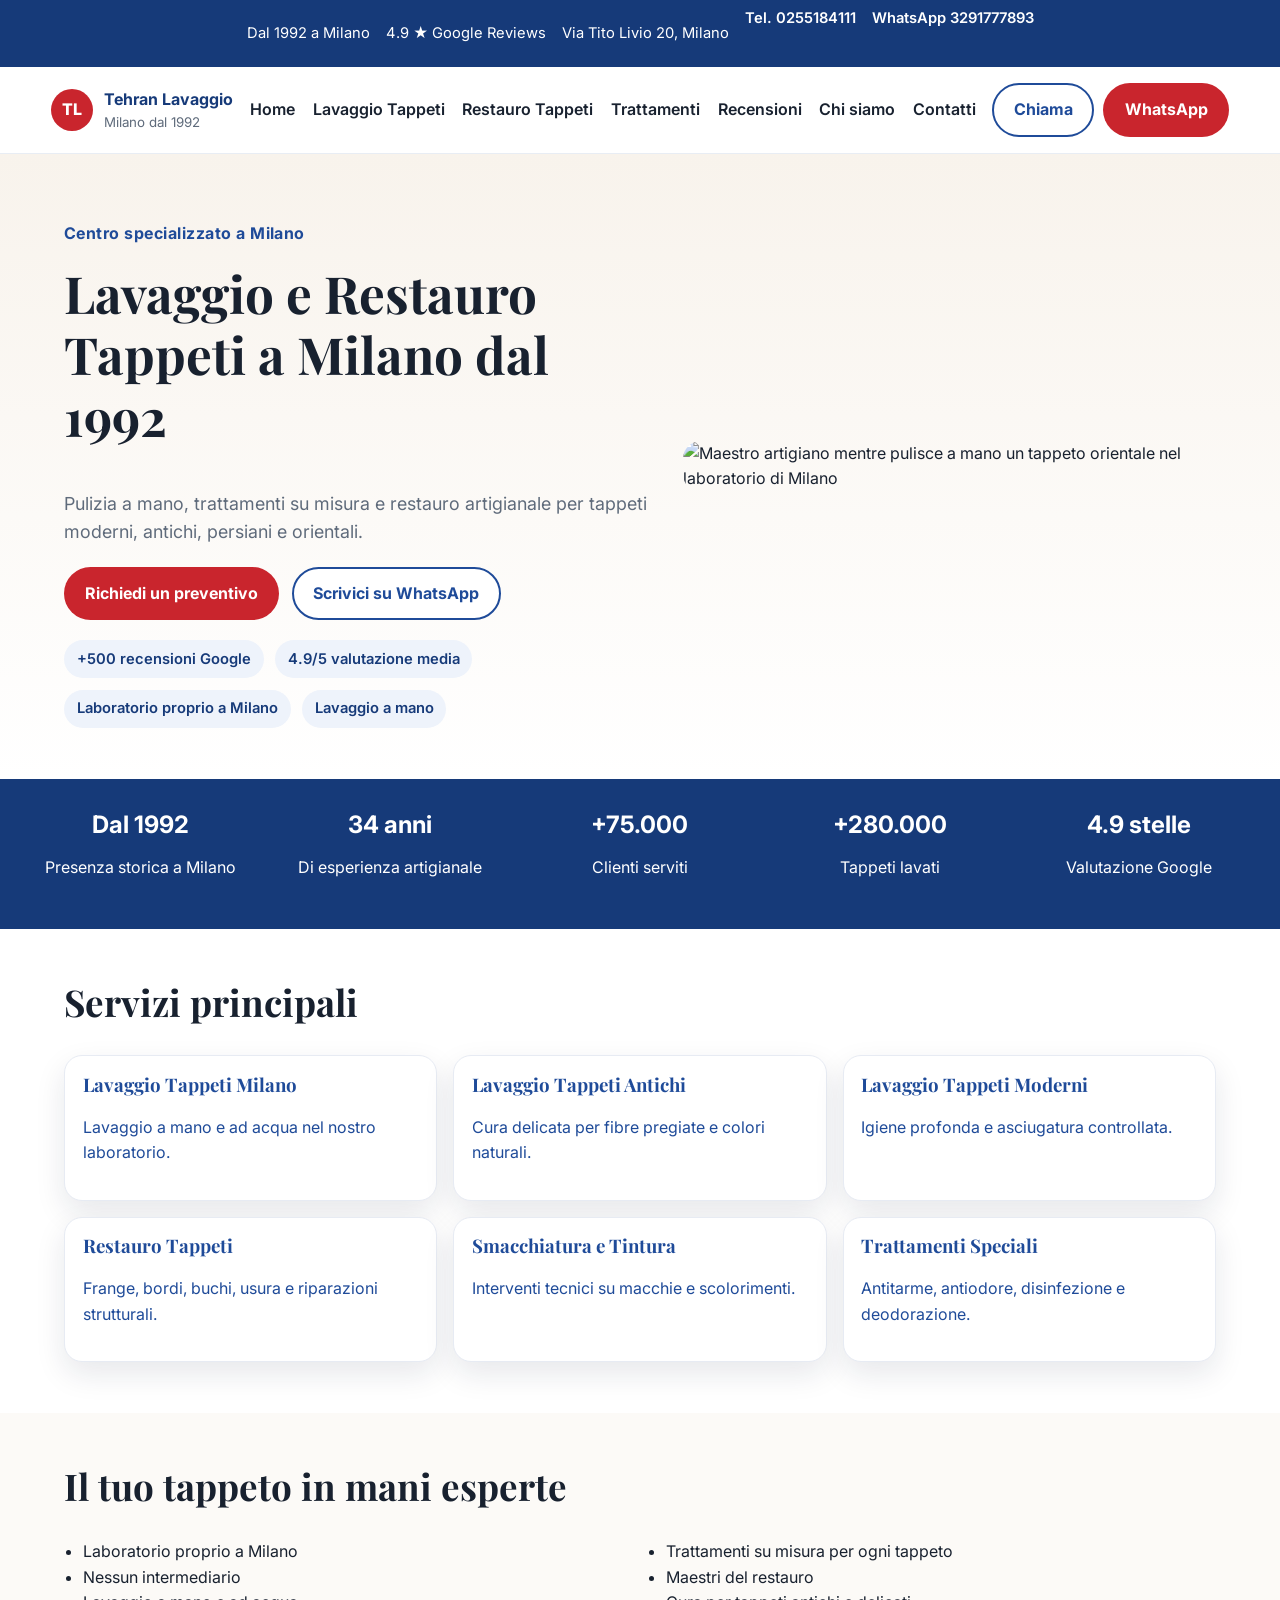
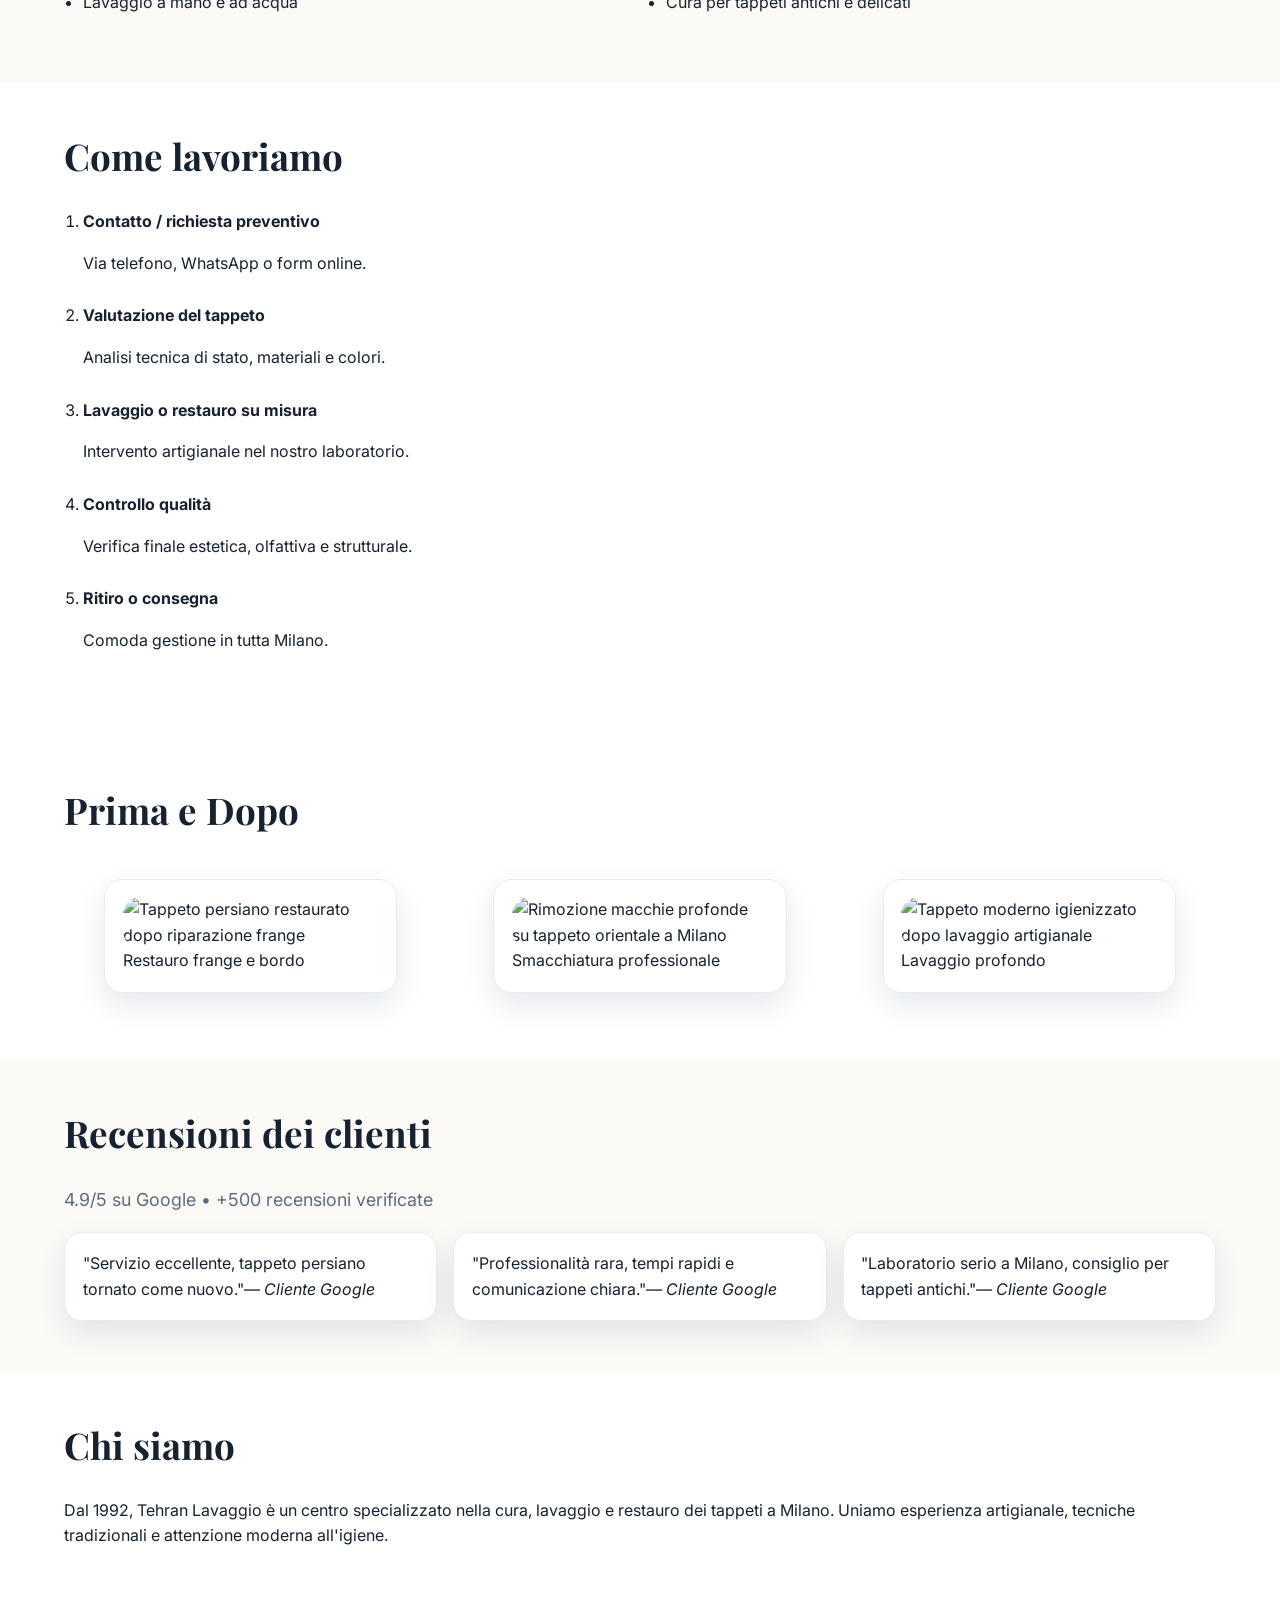
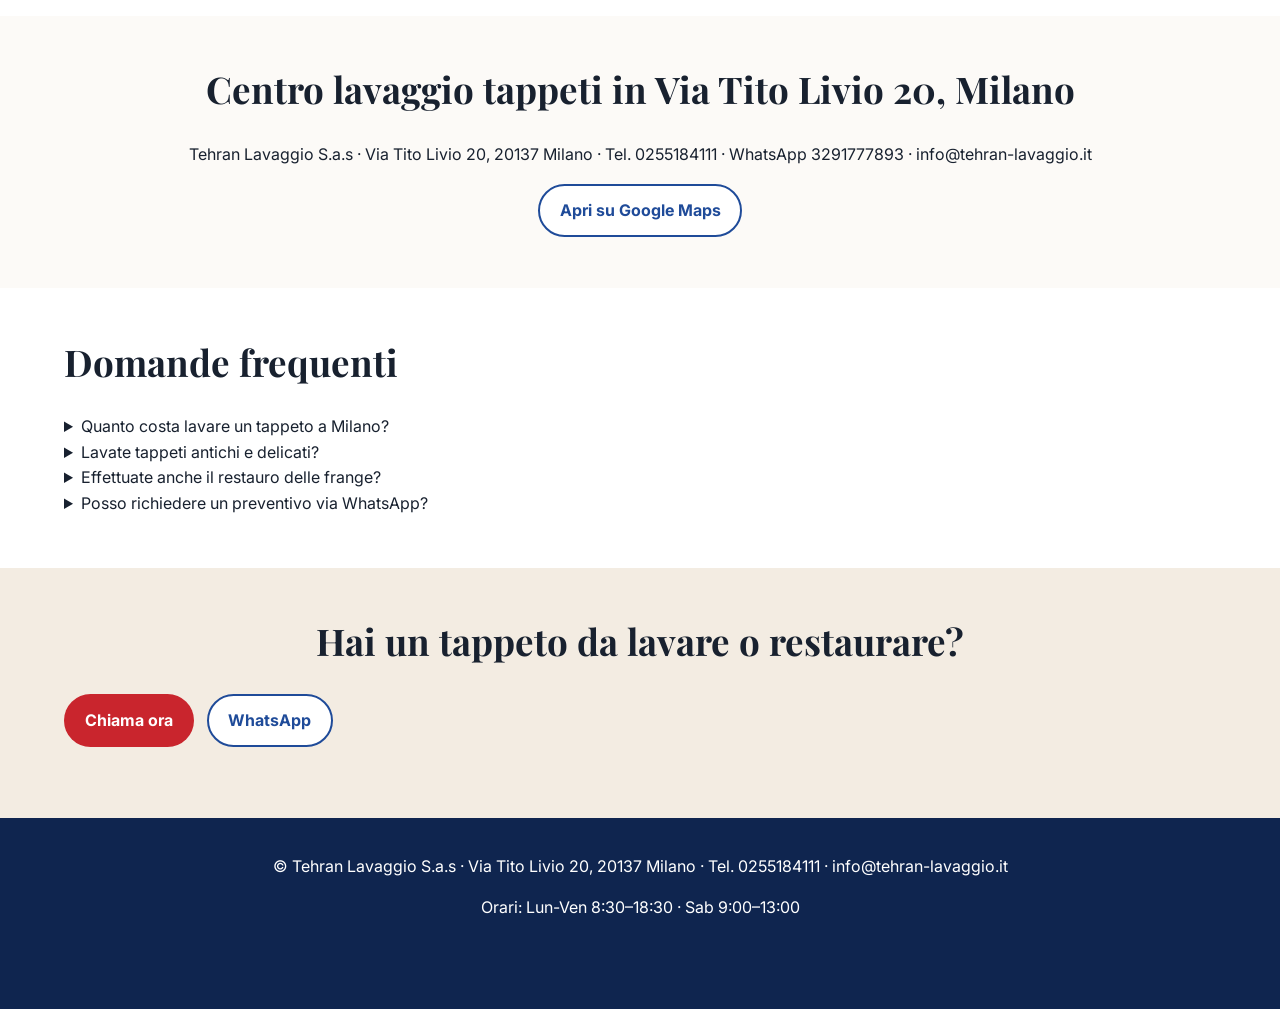
==== index.html @ 9e56b778 "Redesign Tehran Lavaggio website with SEO-focused multi-page structure" ====
<!doctype html>
<html lang="it">
<head>
  <meta charset="UTF-8" />
  <meta name="viewport" content="width=device-width, initial-scale=1" />
  <title>Lavaggio Tappeti Milano | Restauro Tappeti dal 1992 | Tehran Lavaggio</title>
  <meta name="description" content="Tehran Lavaggio è il centro specializzato in lavaggio e restauro tappeti a Milano dal 1992. Lavaggio a mano, restauro artigianale, trattamenti su misura e +500 recensioni Google." />
  <link rel="preconnect" href="https://fonts.googleapis.com">
  <link rel="preconnect" href="https://fonts.gstatic.com" crossorigin>
  <link href="https://fonts.googleapis.com/css2?family=Inter:wght@400;500;600;700;800&family=Playfair+Display:wght@600;700&display=swap" rel="stylesheet">
  <link rel="stylesheet" href="styles.css" />
  <script defer src="script.js"></script>
  <script type="application/ld+json">
  {
    "@context": "https://schema.org",
    "@graph": [
      {
        "@type": ["LocalBusiness", "ProfessionalService"],
        "name": "Tehran Lavaggio S.a.s",
        "image": "https://tehran-lavaggio.it/assets/hero-carpet.jpg",
        "url": "https://tehran-lavaggio.it/",
        "telephone": "+390255184111",
        "priceRange": "€€",
        "address": {
          "@type": "PostalAddress",
          "streetAddress": "Via Tito Livio 20",
          "postalCode": "20137",
          "addressLocality": "Milano",
          "addressCountry": "IT"
        },
        "areaServed": "Milano",
        "openingHours": ["Mo-Fr 08:30-18:30", "Sa 09:00-13:00"],
        "sameAs": ["https://www.google.com/maps/place/Tehran+Lavaggio"],
        "aggregateRating": {
          "@type": "AggregateRating",
          "ratingValue": "4.9",
          "reviewCount": "500"
        }
      },
      {
        "@type": "BreadcrumbList",
        "itemListElement": [
          {"@type": "ListItem", "position": 1, "name": "Home", "item": "https://tehran-lavaggio.it/"}
        ]
      },
      {
        "@type": "FAQPage",
        "mainEntity": [
          {"@type": "Question", "name": "Quanto costa lavare un tappeto a Milano?", "acceptedAnswer": {"@type": "Answer", "text": "Il costo dipende da dimensioni, tipologia e trattamento richiesto. Puoi inviare foto e misure su WhatsApp per un preventivo rapido."}},
          {"@type": "Question", "name": "Lavate tappeti antichi e delicati?", "acceptedAnswer": {"@type": "Answer", "text": "Sì, eseguiamo lavaggio a mano e trattamenti personalizzati per tappeti antichi, persiani e orientali."}},
          {"@type": "Question", "name": "Posso richiedere un preventivo via WhatsApp?", "acceptedAnswer": {"@type": "Answer", "text": "Certamente, scrivici al 3291777893 con foto del tappeto per ricevere una prima valutazione."}}
        ]
      }
    ]
  }
  </script>
</head>
<body>
  <a class="skip-link" href="#contenuto">Vai al contenuto</a>
  <header class="site-header">
    <div class="top-bar">
      <p>Dal 1992 a Milano</p>
      <p>4.9 ★ Google Reviews</p>
      <p>Via Tito Livio 20, Milano</p>
      <a href="tel:+390255184111">Tel. 0255184111</a>
      <a href="https://wa.me/393291777893">WhatsApp 3291777893</a>
    </div>
    <div class="nav-wrap">
      <a class="logo" href="index.html" aria-label="Tehran Lavaggio home">
        <span class="logo-mark">TL</span>
        <span><strong>Tehran Lavaggio</strong><small>Milano dal 1992</small></span>
      </a>
      <button class="menu-toggle" aria-label="Apri menu" aria-expanded="false">☰</button>
      <nav class="main-nav" aria-label="Navigazione principale">
        <a href="index.html">Home</a>
        <a href="lavaggio-tappeti-milano.html">Lavaggio Tappeti</a>
        <a href="restauro-tappeti-milano.html">Restauro Tappeti</a>
        <a href="trattamenti-speciali-tappeti.html">Trattamenti</a>
        <a href="#recensioni">Recensioni</a>
        <a href="#chi-siamo">Chi siamo</a>
        <a href="contatti.html">Contatti</a>
      </nav>
      <div class="header-cta">
        <a class="btn btn-outline" href="tel:+390255184111">Chiama</a>
        <a class="btn btn-primary" href="https://wa.me/393291777893">WhatsApp</a>
      </div>
    </div>
  </header>

  <main id="contenuto">
    <section class="hero">
      <div>
        <p class="eyebrow">Centro specializzato a Milano</p>
        <h1>Lavaggio e Restauro Tappeti a Milano dal 1992</h1>
        <p class="lead">Pulizia a mano, trattamenti su misura e restauro artigianale per tappeti moderni, antichi, persiani e orientali.</p>
        <div class="cta-row">
          <a class="btn btn-primary" href="contatti.html">Richiedi un preventivo</a>
          <a class="btn btn-outline" href="https://wa.me/393291777893">Scrivici su WhatsApp</a>
        </div>
        <ul class="badges">
          <li>+500 recensioni Google</li><li>4.9/5 valutazione media</li><li>Laboratorio proprio a Milano</li><li>Lavaggio a mano</li>
        </ul>
      </div>
      <img src="https://images.unsplash.com/photo-1602243775126-0f6f7f85783e?auto=format&fit=crop&w=1200&q=80" alt="Maestro artigiano mentre pulisce a mano un tappeto orientale nel laboratorio di Milano" loading="eager" />
    </section>

    <section class="stats">
      <article><h2>Dal 1992</h2><p>Presenza storica a Milano</p></article>
      <article><h2>34 anni</h2><p>Di esperienza artigianale</p></article>
      <article><h2>+75.000</h2><p>Clienti serviti</p></article>
      <article><h2>+280.000</h2><p>Tappeti lavati</p></article>
      <article><h2>4.9 stelle</h2><p>Valutazione Google</p></article>
    </section>

    <section>
      <h2>Servizi principali</h2>
      <div class="grid cards-3">
        <a class="card" href="lavaggio-tappeti-milano.html"><h3>Lavaggio Tappeti Milano</h3><p>Lavaggio a mano e ad acqua nel nostro laboratorio.</p></a>
        <a class="card" href="lavaggio-tappeti-antichi.html"><h3>Lavaggio Tappeti Antichi</h3><p>Cura delicata per fibre pregiate e colori naturali.</p></a>
        <a class="card" href="lavaggio-tappeti-moderni.html"><h3>Lavaggio Tappeti Moderni</h3><p>Igiene profonda e asciugatura controllata.</p></a>
        <a class="card" href="restauro-tappeti-milano.html"><h3>Restauro Tappeti</h3><p>Frange, bordi, buchi, usura e riparazioni strutturali.</p></a>
        <a class="card" href="smacchiatura-tintura-tappeti.html"><h3>Smacchiatura e Tintura</h3><p>Interventi tecnici su macchie e scolorimenti.</p></a>
        <a class="card" href="trattamenti-speciali-tappeti.html"><h3>Trattamenti Speciali</h3><p>Antitarme, antiodore, disinfezione e deodorazione.</p></a>
      </div>
    </section>

    <section class="soft">
      <h2>Il tuo tappeto in mani esperte</h2>
      <ul class="checks">
        <li>Laboratorio proprio a Milano</li><li>Nessun intermediario</li><li>Lavaggio a mano e ad acqua</li><li>Trattamenti su misura per ogni tappeto</li><li>Maestri del restauro</li><li>Cura per tappeti antichi e delicati</li>
      </ul>
    </section>

    <section>
      <h2>Come lavoriamo</h2>
      <ol class="process">
        <li><strong>Contatto / richiesta preventivo</strong><p>Via telefono, WhatsApp o form online.</p></li>
        <li><strong>Valutazione del tappeto</strong><p>Analisi tecnica di stato, materiali e colori.</p></li>
        <li><strong>Lavaggio o restauro su misura</strong><p>Intervento artigianale nel nostro laboratorio.</p></li>
        <li><strong>Controllo qualità</strong><p>Verifica finale estetica, olfattiva e strutturale.</p></li>
        <li><strong>Ritiro o consegna</strong><p>Comoda gestione in tutta Milano.</p></li>
      </ol>
    </section>

    <section>
      <h2>Prima e Dopo</h2>
      <div class="grid cards-3">
        <figure class="card"><img src="https://images.unsplash.com/photo-1489515217757-5fd1be406fef?auto=format&fit=crop&w=700&q=80" alt="Tappeto persiano restaurato dopo riparazione frange" loading="lazy"><figcaption>Restauro frange e bordo</figcaption></figure>
        <figure class="card"><img src="https://images.unsplash.com/photo-1522120691182-df5a2da2c0ec?auto=format&fit=crop&w=700&q=80" alt="Rimozione macchie profonde su tappeto orientale a Milano" loading="lazy"><figcaption>Smacchiatura professionale</figcaption></figure>
        <figure class="card"><img src="https://images.unsplash.com/photo-1616627547584-bf28cee262db?auto=format&fit=crop&w=700&q=80" alt="Tappeto moderno igienizzato dopo lavaggio artigianale" loading="lazy"><figcaption>Lavaggio profondo</figcaption></figure>
      </div>
    </section>

    <section id="recensioni" class="soft">
      <h2>Recensioni dei clienti</h2>
      <p class="lead">4.9/5 su Google • +500 recensioni verificate</p>
      <div class="grid cards-3 reviews">
        <blockquote class="card">"Servizio eccellente, tappeto persiano tornato come nuovo."<cite>— Cliente Google</cite></blockquote>
        <blockquote class="card">"Professionalità rara, tempi rapidi e comunicazione chiara."<cite>— Cliente Google</cite></blockquote>
        <blockquote class="card">"Laboratorio serio a Milano, consiglio per tappeti antichi."<cite>— Cliente Google</cite></blockquote>
      </div>
    </section>

    <section id="chi-siamo">
      <h2>Chi siamo</h2>
      <p>Dal 1992, Tehran Lavaggio è un centro specializzato nella cura, lavaggio e restauro dei tappeti a Milano. Uniamo esperienza artigianale, tecniche tradizionali e attenzione moderna all'igiene.</p>
    </section>

    <section class="local soft">
      <h2>Centro lavaggio tappeti in Via Tito Livio 20, Milano</h2>
      <p>Tehran Lavaggio S.a.s · Via Tito Livio 20, 20137 Milano · Tel. 0255184111 · WhatsApp 3291777893 · info@tehran-lavaggio.it</p>
      <a class="btn btn-outline" href="https://maps.google.com/?q=Via+Tito+Livio+20,+Milano">Apri su Google Maps</a>
    </section>

    <section>
      <h2>Domande frequenti</h2>
      <details><summary>Quanto costa lavare un tappeto a Milano?</summary><p>Dipende da misure, materiali e stato del tappeto. Inviaci foto e misure per un preventivo preciso.</p></details>
      <details><summary>Lavate tappeti antichi e delicati?</summary><p>Sì, usiamo lavaggio manuale e trattamenti calibrati su fibre e tinture delicate.</p></details>
      <details><summary>Effettuate anche il restauro delle frange?</summary><p>Sì, ricostruiamo frange, bordi e parti usurate con interventi artigianali.</p></details>
      <details><summary>Posso richiedere un preventivo via WhatsApp?</summary><p>Certo, scrivici al 3291777893.</p></details>
    </section>

    <section class="final-cta">
      <h2>Hai un tappeto da lavare o restaurare?</h2>
      <div class="cta-row">
        <a class="btn btn-primary" href="tel:+390255184111">Chiama ora</a>
        <a class="btn btn-outline" href="https://wa.me/393291777893">WhatsApp</a>
      </div>
    </section>
  </main>

  <footer class="site-footer">
    <p>© Tehran Lavaggio S.a.s · Via Tito Livio 20, 20137 Milano · Tel. 0255184111 · info@tehran-lavaggio.it</p>
    <p>Orari: Lun-Ven 8:30–18:30 · Sab 9:00–13:00</p>
  </footer>

  <div class="mobile-bar">
    <a href="tel:+390255184111">Chiama</a>
    <a href="https://wa.me/393291777893">WhatsApp</a>
    <a href="https://maps.google.com/?q=Via+Tito+Livio+20,+Milano">Indicazioni</a>
  </div>
</body>
</html>
---- styles.css ----
:root{
  --blue:#1f4b99;
  --blue-dark:#163a79;
  --red:#c9252d;
  --bg:#fcfaf7;
  --beige:#f3ece2;
  --ink:#18212f;
  --muted:#5f6b7b;
  --radius:18px;
  --shadow:0 12px 30px rgba(17,29,59,.10);
}
*{box-sizing:border-box}
html,body{margin:0;padding:0;font-family:Inter,system-ui,sans-serif;color:var(--ink);background:#fff;line-height:1.6}
a{color:var(--blue);text-decoration:none}
img{max-width:100%;display:block;border-radius:var(--radius)}
main section{padding:clamp(2rem,4vw,4rem) clamp(1rem,5vw,6rem)}
h1,h2,h3{font-family:"Playfair Display",serif;line-height:1.2;margin-top:0}
h1{font-size:clamp(2rem,4vw,3.4rem)}
h2{font-size:clamp(1.6rem,3vw,2.3rem)}
.skip-link{position:absolute;left:-9999px}.skip-link:focus{left:1rem;top:1rem;background:#fff;padding:.5rem;border-radius:8px}
.site-header{position:sticky;top:0;z-index:100;background:#fff;border-bottom:1px solid #e8edf4}
.top-bar{background:var(--blue-dark);color:#fff;padding:.45rem 1rem;display:flex;gap:1rem;justify-content:center;flex-wrap:wrap;font-size:.92rem}
.top-bar a{color:#fff;font-weight:600}
.nav-wrap{display:flex;align-items:center;justify-content:space-between;padding:1rem clamp(1rem,4vw,4rem);gap:1rem}
.logo{display:flex;align-items:center;gap:.7rem;color:var(--blue-dark)}
.logo-mark{width:42px;height:42px;border-radius:50%;display:grid;place-content:center;background:var(--red);color:#fff;font-weight:800}
.logo small{display:block;color:var(--muted)}
.main-nav{display:flex;gap:1.1rem;align-items:center}
.main-nav a{font-weight:600;color:var(--ink)}
.header-cta{display:flex;gap:.6rem}
.menu-toggle{display:none;border:1px solid #d5dceb;background:#fff;padding:.5rem .7rem;border-radius:10px}
.btn{display:inline-block;padding:.75rem 1.2rem;border-radius:999px;font-weight:700;border:2px solid transparent}
.btn-primary{background:var(--red);color:#fff}
.btn-outline{border-color:var(--blue);color:var(--blue);background:#fff}
.hero{display:grid;grid-template-columns:1.1fr 1fr;align-items:center;gap:2rem;background:linear-gradient(180deg,#f8f3ec,#fff)}
.eyebrow{font-weight:700;letter-spacing:.03em;color:var(--blue)}
.lead{font-size:1.12rem;color:var(--muted);max-width:66ch}
.cta-row{display:flex;gap:.8rem;flex-wrap:wrap;margin:1.25rem 0}
.badges{display:flex;flex-wrap:wrap;gap:.7rem;padding:0;margin:1rem 0 0;list-style:none}
.badges li{background:#eef3fb;color:var(--blue-dark);padding:.45rem .8rem;border-radius:999px;font-weight:600;font-size:.92rem}
.stats{display:grid;grid-template-columns:repeat(5,minmax(130px,1fr));text-align:center;background:var(--blue-dark);color:#fff;padding:2rem 1rem}
.stats h2{font-family:Inter,sans-serif;font-size:1.5rem;margin-bottom:.2rem}
.grid{display:grid;gap:1rem}
.cards-3{grid-template-columns:repeat(3,minmax(0,1fr))}
.card{background:#fff;border:1px solid #e7ebf3;border-radius:var(--radius);padding:1.1rem;box-shadow:var(--shadow)}
.soft{background:var(--bg)}
.checks{padding-left:1.2rem;columns:2;gap:2rem}
.process{display:grid;gap:.7rem;padding-left:1.2rem}
.reviews blockquote{margin:0}
.local{text-align:center}
.final-cta{background:var(--beige);text-align:center}
.site-footer{background:#0f254f;color:#fff;padding:1.2rem 1rem 4.5rem;text-align:center}
.mobile-bar{position:fixed;bottom:0;left:0;right:0;background:#fff;border-top:1px solid #d7dfeb;display:none;grid-template-columns:repeat(3,1fr);z-index:120}
.mobile-bar a{text-align:center;padding:.85rem .3rem;font-weight:700;color:var(--blue-dark)}
.contact-grid{grid-template-columns:1fr 1fr;padding:1rem clamp(1rem,5vw,6rem) 4.5rem}
.contact-form label{display:grid;gap:.4rem;margin:.6rem 0;font-weight:600}
input,select,textarea{width:100%;padding:.7rem;border-radius:12px;border:1px solid #ccd6e6;font:inherit}
@media (max-width:1024px){
  .main-nav{display:none;position:absolute;top:100%;left:0;right:0;background:#fff;padding:1rem;flex-direction:column;align-items:flex-start;border-bottom:1px solid #dbe3f0}
  .main-nav.open{display:flex}
  .menu-toggle{display:block}
  .header-cta{display:none}
  .hero{grid-template-columns:1fr}
  .cards-3,.stats,.contact-grid{grid-template-columns:1fr 1fr}
  .checks{columns:1}
}
@media (max-width:680px){
  main section{padding:1.5rem 1rem}
  .cards-3,.stats,.contact-grid{grid-template-columns:1fr}
  .mobile-bar{display:grid}
}
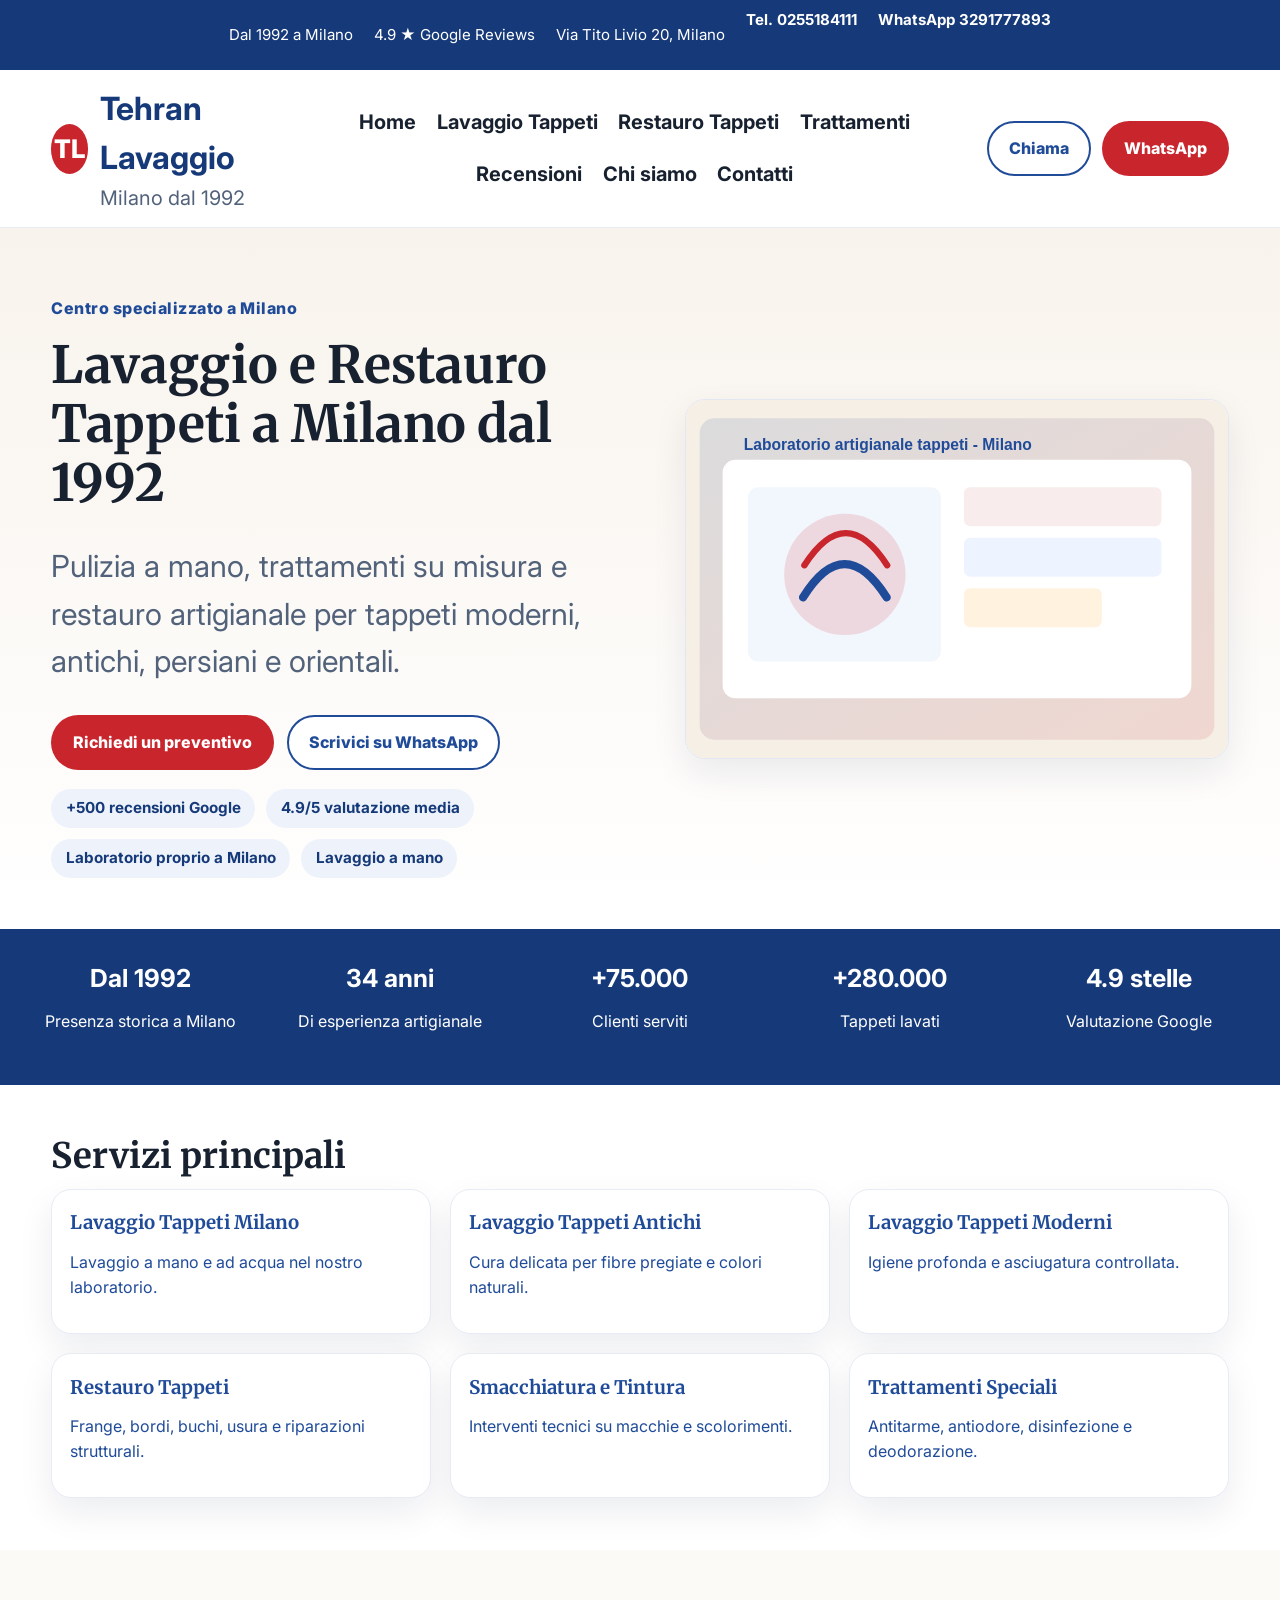
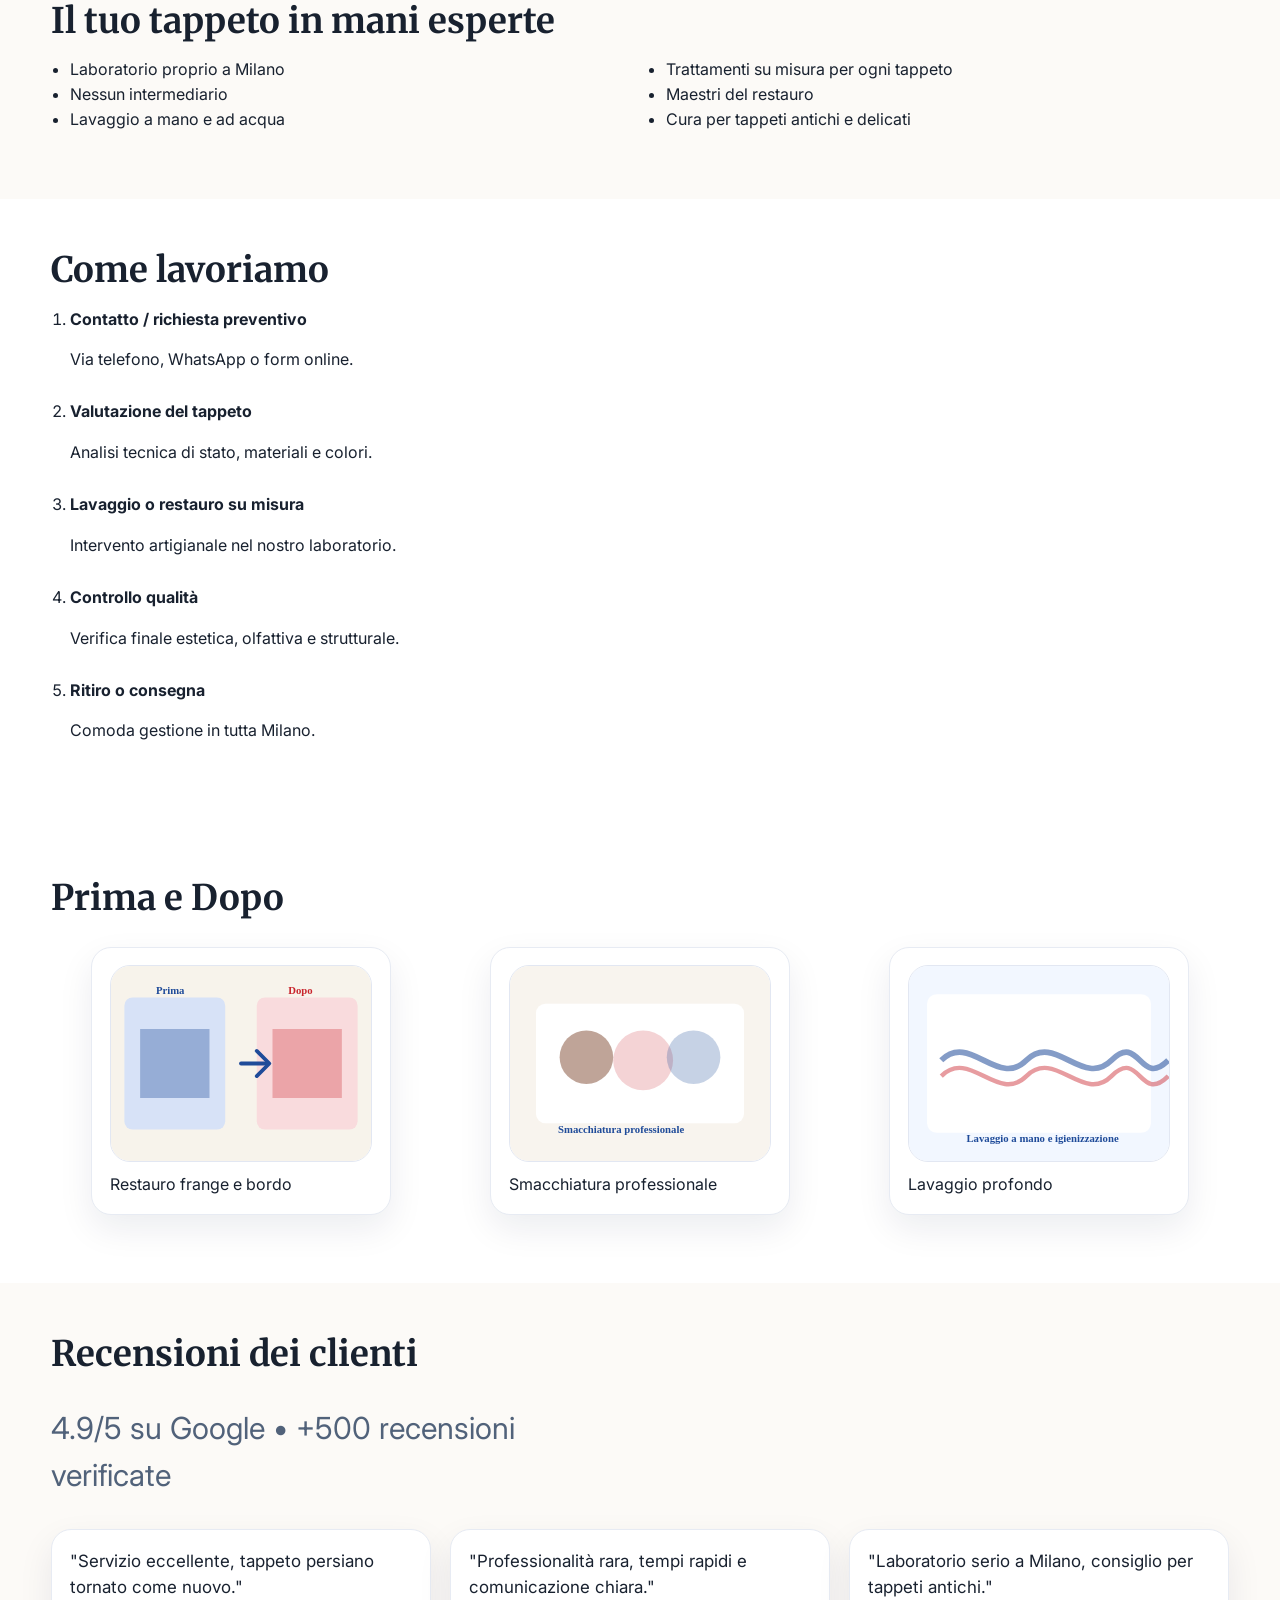
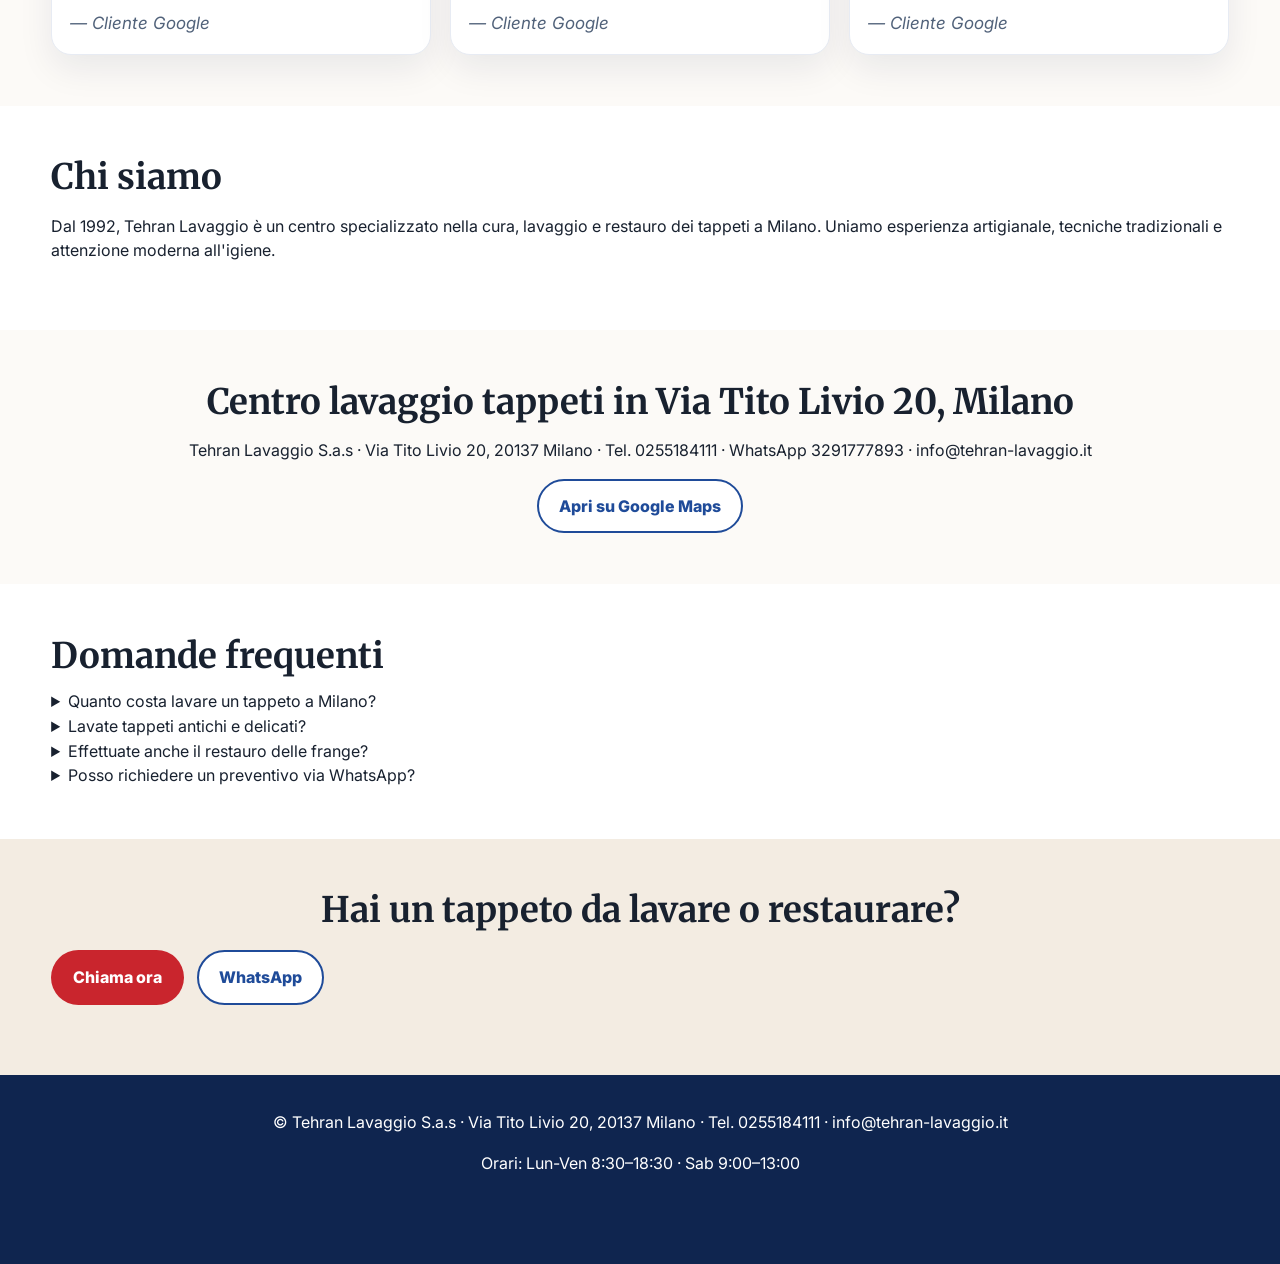
==== commit f6728d68: "Fix broken media and refresh visual style for friendlier carpet-care branding" ====
--- a/index.html
+++ b/index.html
@@ -7,7 +7,7 @@
   <meta name="description" content="Tehran Lavaggio è il centro specializzato in lavaggio e restauro tappeti a Milano dal 1992. Lavaggio a mano, restauro artigianale, trattamenti su misura e +500 recensioni Google." />
   <link rel="preconnect" href="https://fonts.googleapis.com">
   <link rel="preconnect" href="https://fonts.gstatic.com" crossorigin>
-  <link href="https://fonts.googleapis.com/css2?family=Inter:wght@400;500;600;700;800&family=Playfair+Display:wght@600;700&display=swap" rel="stylesheet">
+  <link href="https://fonts.googleapis.com/css2?family=Inter:wght@400;500;600;700;800&family=Merriweather:wght@400;700;900&display=swap" rel="stylesheet">
   <link rel="stylesheet" href="styles.css" />
   <script defer src="script.js"></script>
   <script type="application/ld+json">
@@ -101,7 +101,7 @@
           <li>+500 recensioni Google</li><li>4.9/5 valutazione media</li><li>Laboratorio proprio a Milano</li><li>Lavaggio a mano</li>
         </ul>
       </div>
-      <img src="https://images.unsplash.com/photo-1602243775126-0f6f7f85783e?auto=format&fit=crop&w=1200&q=80" alt="Maestro artigiano mentre pulisce a mano un tappeto orientale nel laboratorio di Milano" loading="eager" />
+      <img src="assets/hero-lab.svg" alt="Illustrazione del laboratorio artigianale Tehran Lavaggio a Milano con area lavaggio e controllo qualità" loading="eager" />
     </section>
 
     <section class="stats">
@@ -145,9 +145,9 @@
     <section>
       <h2>Prima e Dopo</h2>
       <div class="grid cards-3">
-        <figure class="card"><img src="https://images.unsplash.com/photo-1489515217757-5fd1be406fef?auto=format&fit=crop&w=700&q=80" alt="Tappeto persiano restaurato dopo riparazione frange" loading="lazy"><figcaption>Restauro frange e bordo</figcaption></figure>
-        <figure class="card"><img src="https://images.unsplash.com/photo-1522120691182-df5a2da2c0ec?auto=format&fit=crop&w=700&q=80" alt="Rimozione macchie profonde su tappeto orientale a Milano" loading="lazy"><figcaption>Smacchiatura professionale</figcaption></figure>
-        <figure class="card"><img src="https://images.unsplash.com/photo-1616627547584-bf28cee262db?auto=format&fit=crop&w=700&q=80" alt="Tappeto moderno igienizzato dopo lavaggio artigianale" loading="lazy"><figcaption>Lavaggio profondo</figcaption></figure>
+        <figure class="card"><img src="assets/gallery-restauro.svg" alt="Tappeto persiano restaurato dopo riparazione frange" loading="lazy"><figcaption>Restauro frange e bordo</figcaption></figure>
+        <figure class="card"><img src="assets/gallery-smacchiatura.svg" alt="Rimozione macchie profonde su tappeto orientale a Milano" loading="lazy"><figcaption>Smacchiatura professionale</figcaption></figure>
+        <figure class="card"><img src="assets/gallery-lavaggio.svg" alt="Tappeto moderno igienizzato dopo lavaggio artigianale" loading="lazy"><figcaption>Lavaggio profondo</figcaption></figure>
       </div>
     </section>
 
--- a/styles.css
+++ b/styles.css
@@ -5,67 +5,83 @@
   --bg:#fcfaf7;
   --beige:#f3ece2;
   --ink:#18212f;
-  --muted:#5f6b7b;
-  --radius:18px;
-  --shadow:0 12px 30px rgba(17,29,59,.10);
+  --muted:#51627a;
+  --radius:20px;
+  --shadow:0 14px 35px rgba(17,29,59,.08);
 }
 *{box-sizing:border-box}
-html,body{margin:0;padding:0;font-family:Inter,system-ui,sans-serif;color:var(--ink);background:#fff;line-height:1.6}
+html,body{margin:0;padding:0;font-family:Inter,system-ui,sans-serif;color:var(--ink);background:#fff;line-height:1.55}
 a{color:var(--blue);text-decoration:none}
-img{max-width:100%;display:block;border-radius:var(--radius)}
-main section{padding:clamp(2rem,4vw,4rem) clamp(1rem,5vw,6rem)}
-h1,h2,h3{font-family:"Playfair Display",serif;line-height:1.2;margin-top:0}
-h1{font-size:clamp(2rem,4vw,3.4rem)}
-h2{font-size:clamp(1.6rem,3vw,2.3rem)}
+img{max-width:100%;display:block;border-radius:var(--radius);border:1px solid #e2e7f2;background:#fff}
+main section{padding:clamp(2rem,4vw,4.2rem) clamp(1rem,4vw,5.5rem)}
+h1,h2,h3{font-family:"Merriweather",Georgia,serif;line-height:1.15;margin:0 0 .8rem}
+h1{font-size:clamp(2rem,4vw,3.2rem);max-width:17ch}
+h2{font-size:clamp(1.55rem,2.8vw,2.2rem)}
 .skip-link{position:absolute;left:-9999px}.skip-link:focus{left:1rem;top:1rem;background:#fff;padding:.5rem;border-radius:8px}
 .site-header{position:sticky;top:0;z-index:100;background:#fff;border-bottom:1px solid #e8edf4}
-.top-bar{background:var(--blue-dark);color:#fff;padding:.45rem 1rem;display:flex;gap:1rem;justify-content:center;flex-wrap:wrap;font-size:.92rem}
-.top-bar a{color:#fff;font-weight:600}
-.nav-wrap{display:flex;align-items:center;justify-content:space-between;padding:1rem clamp(1rem,4vw,4rem);gap:1rem}
-.logo{display:flex;align-items:center;gap:.7rem;color:var(--blue-dark)}
-.logo-mark{width:42px;height:42px;border-radius:50%;display:grid;place-content:center;background:var(--red);color:#fff;font-weight:800}
-.logo small{display:block;color:var(--muted)}
-.main-nav{display:flex;gap:1.1rem;align-items:center}
-.main-nav a{font-weight:600;color:var(--ink)}
-.header-cta{display:flex;gap:.6rem}
-.menu-toggle{display:none;border:1px solid #d5dceb;background:#fff;padding:.5rem .7rem;border-radius:10px}
-.btn{display:inline-block;padding:.75rem 1.2rem;border-radius:999px;font-weight:700;border:2px solid transparent}
+.top-bar{background:var(--blue-dark);color:#fff;padding:.52rem 1rem;display:flex;gap:1.3rem;justify-content:center;flex-wrap:wrap;font-size:.94rem}
+.top-bar a{color:#fff;font-weight:700}
+.nav-wrap{display:flex;align-items:center;justify-content:space-between;padding:.85rem clamp(1rem,4vw,4rem);gap:1rem;max-width:1500px;margin:auto}
+.logo{display:flex;align-items:center;gap:.75rem;color:var(--blue-dark)}
+.logo-mark{width:50px;height:50px;border-radius:50%;display:grid;place-content:center;background:var(--red);color:#fff;font-weight:800;font-size:1.6rem}
+.logo strong{font-size:2rem}
+.logo small{display:block;color:var(--muted);font-size:1.25rem}
+.main-nav{display:flex;gap:1.3rem;align-items:center;flex-wrap:wrap;justify-content:center}
+.main-nav a{font-weight:700;color:var(--ink);font-size:1.25rem}
+.header-cta{display:flex;gap:.7rem}
+.menu-toggle{display:none;border:1px solid #d5dceb;background:#fff;padding:.55rem .8rem;border-radius:10px}
+.btn{display:inline-block;padding:.8rem 1.25rem;border-radius:999px;font-weight:800;border:2px solid transparent;transition:.25s}
 .btn-primary{background:var(--red);color:#fff}
+.btn-primary:hover{background:#ad1d24}
 .btn-outline{border-color:var(--blue);color:var(--blue);background:#fff}
-.hero{display:grid;grid-template-columns:1.1fr 1fr;align-items:center;gap:2rem;background:linear-gradient(180deg,#f8f3ec,#fff)}
-.eyebrow{font-weight:700;letter-spacing:.03em;color:var(--blue)}
-.lead{font-size:1.12rem;color:var(--muted);max-width:66ch}
-.cta-row{display:flex;gap:.8rem;flex-wrap:wrap;margin:1.25rem 0}
+.btn-outline:hover{background:#eff4ff}
+.hero{display:grid;grid-template-columns:1.05fr .95fr;align-items:center;gap:2.1rem;background:linear-gradient(180deg,#f8f3ec,#fff)}
+.hero img{min-height:360px;object-fit:cover;box-shadow:var(--shadow)}
+.eyebrow{font-weight:800;letter-spacing:.03em;color:var(--blue)}
+.lead{font-size:1.9rem;color:var(--muted);max-width:30ch}
+.cta-row{display:flex;gap:.8rem;flex-wrap:wrap;margin:1.2rem 0}
 .badges{display:flex;flex-wrap:wrap;gap:.7rem;padding:0;margin:1rem 0 0;list-style:none}
-.badges li{background:#eef3fb;color:var(--blue-dark);padding:.45rem .8rem;border-radius:999px;font-weight:600;font-size:.92rem}
-.stats{display:grid;grid-template-columns:repeat(5,minmax(130px,1fr));text-align:center;background:var(--blue-dark);color:#fff;padding:2rem 1rem}
-.stats h2{font-family:Inter,sans-serif;font-size:1.5rem;margin-bottom:.2rem}
-.grid{display:grid;gap:1rem}
+.badges li{background:#eef3fb;color:var(--blue-dark);padding:.48rem .9rem;border-radius:999px;font-weight:700;font-size:.95rem}
+.stats{display:grid;grid-template-columns:repeat(5,minmax(130px,1fr));text-align:center;background:var(--blue-dark);color:#fff;padding:2.2rem 1rem}
+.stats h2{font-family:Inter,sans-serif;font-size:1.55rem;margin-bottom:.2rem}
+.grid{display:grid;gap:1.2rem}
 .cards-3{grid-template-columns:repeat(3,minmax(0,1fr))}
 .card{background:#fff;border:1px solid #e7ebf3;border-radius:var(--radius);padding:1.1rem;box-shadow:var(--shadow)}
+.card h3{margin:.3rem 0 .45rem}
 .soft{background:var(--bg)}
 .checks{padding-left:1.2rem;columns:2;gap:2rem}
 .process{display:grid;gap:.7rem;padding-left:1.2rem}
-.reviews blockquote{margin:0}
+figure.card img{aspect-ratio:4/3;object-fit:cover;margin-bottom:.6rem}
+.reviews blockquote{margin:0;font-size:1.06rem}
+.reviews cite{display:block;margin-top:.6rem;color:var(--muted)}
 .local{text-align:center}
 .final-cta{background:var(--beige);text-align:center}
 .site-footer{background:#0f254f;color:#fff;padding:1.2rem 1rem 4.5rem;text-align:center}
 .mobile-bar{position:fixed;bottom:0;left:0;right:0;background:#fff;border-top:1px solid #d7dfeb;display:none;grid-template-columns:repeat(3,1fr);z-index:120}
-.mobile-bar a{text-align:center;padding:.85rem .3rem;font-weight:700;color:var(--blue-dark)}
+.mobile-bar a{text-align:center;padding:.85rem .3rem;font-weight:800;color:var(--blue-dark)}
 .contact-grid{grid-template-columns:1fr 1fr;padding:1rem clamp(1rem,5vw,6rem) 4.5rem}
 .contact-form label{display:grid;gap:.4rem;margin:.6rem 0;font-weight:600}
 input,select,textarea{width:100%;padding:.7rem;border-radius:12px;border:1px solid #ccd6e6;font:inherit}
+@media (max-width:1260px){
+  .main-nav a{font-size:1.05rem}
+  .logo strong{font-size:1.65rem}
+  .logo small{font-size:1.1rem}
+}
 @media (max-width:1024px){
   .main-nav{display:none;position:absolute;top:100%;left:0;right:0;background:#fff;padding:1rem;flex-direction:column;align-items:flex-start;border-bottom:1px solid #dbe3f0}
   .main-nav.open{display:flex}
   .menu-toggle{display:block}
   .header-cta{display:none}
   .hero{grid-template-columns:1fr}
+  .lead{font-size:1.4rem;max-width:unset}
   .cards-3,.stats,.contact-grid{grid-template-columns:1fr 1fr}
   .checks{columns:1}
 }
 @media (max-width:680px){
   main section{padding:1.5rem 1rem}
   .cards-3,.stats,.contact-grid{grid-template-columns:1fr}
+  .top-bar{font-size:.84rem;gap:.7rem}
+  .logo strong{font-size:1.45rem}
+  .logo small{font-size:1rem}
   .mobile-bar{display:grid}
 }
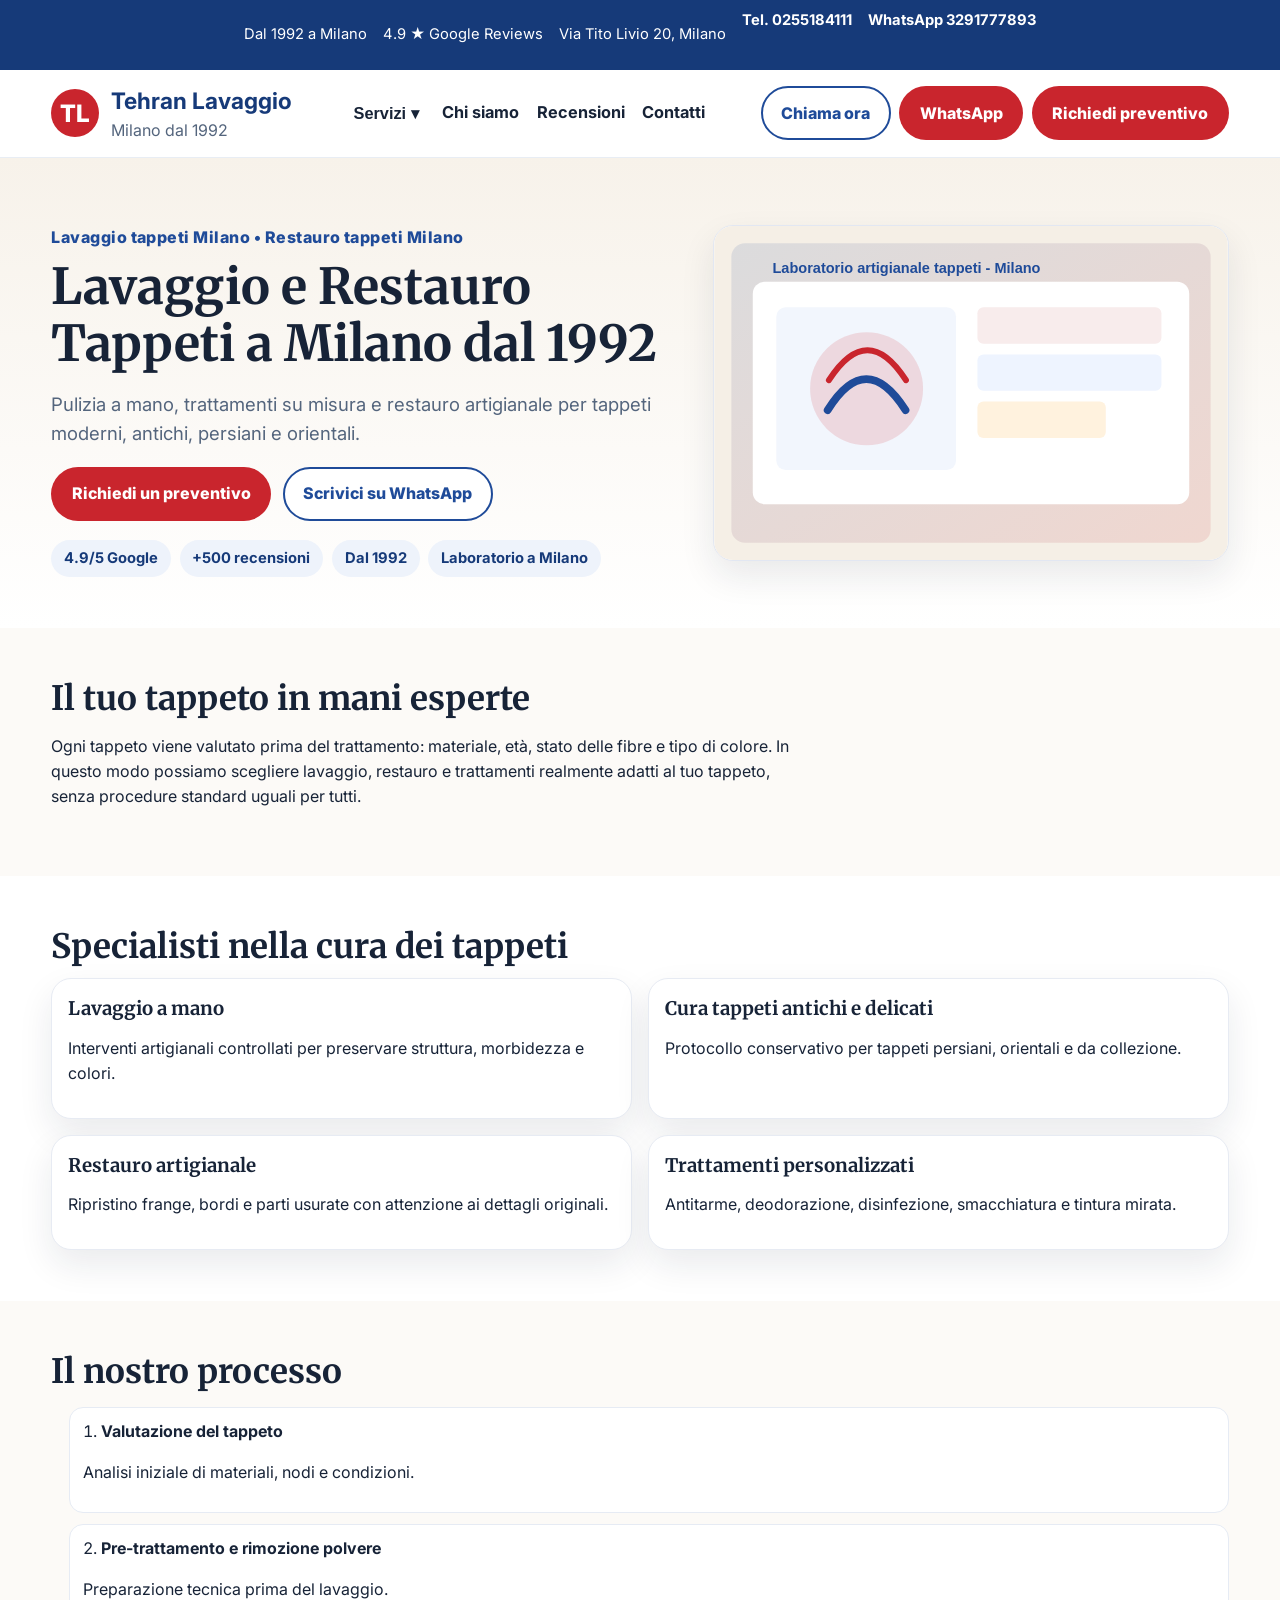
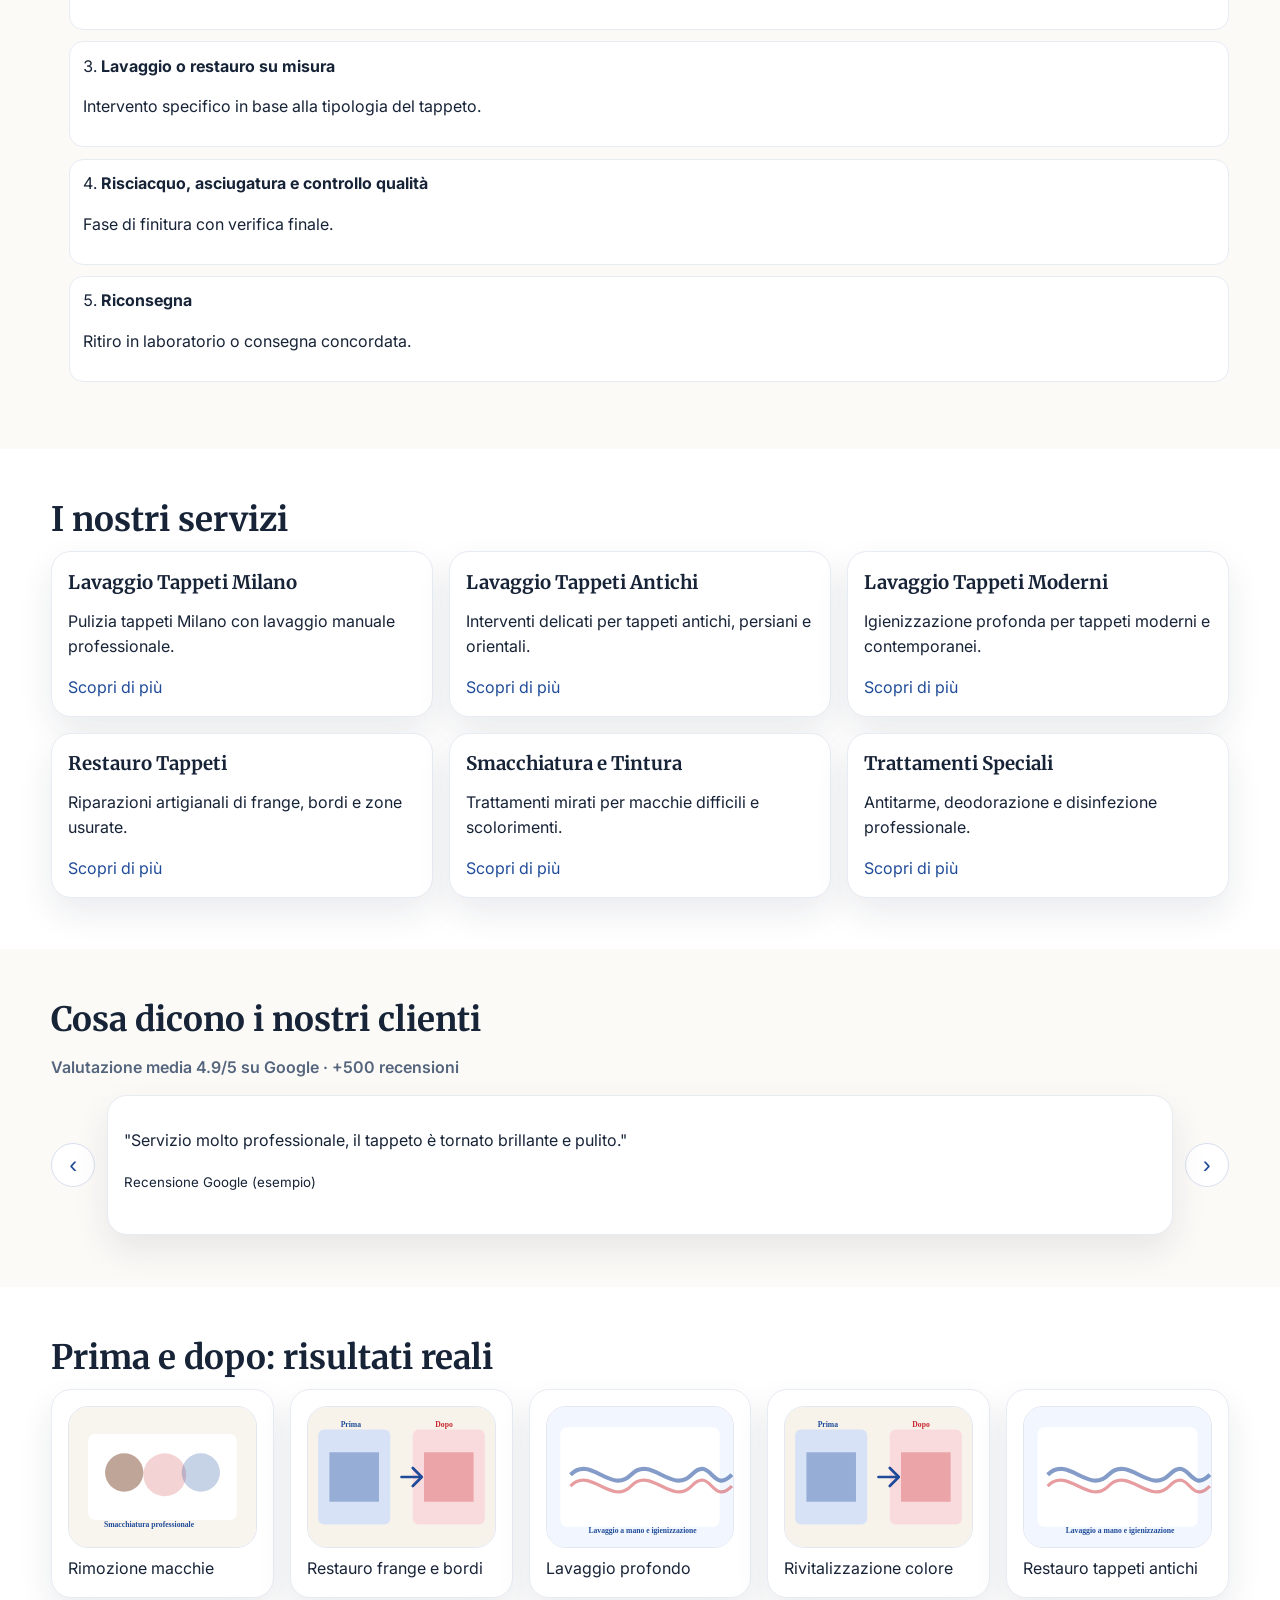
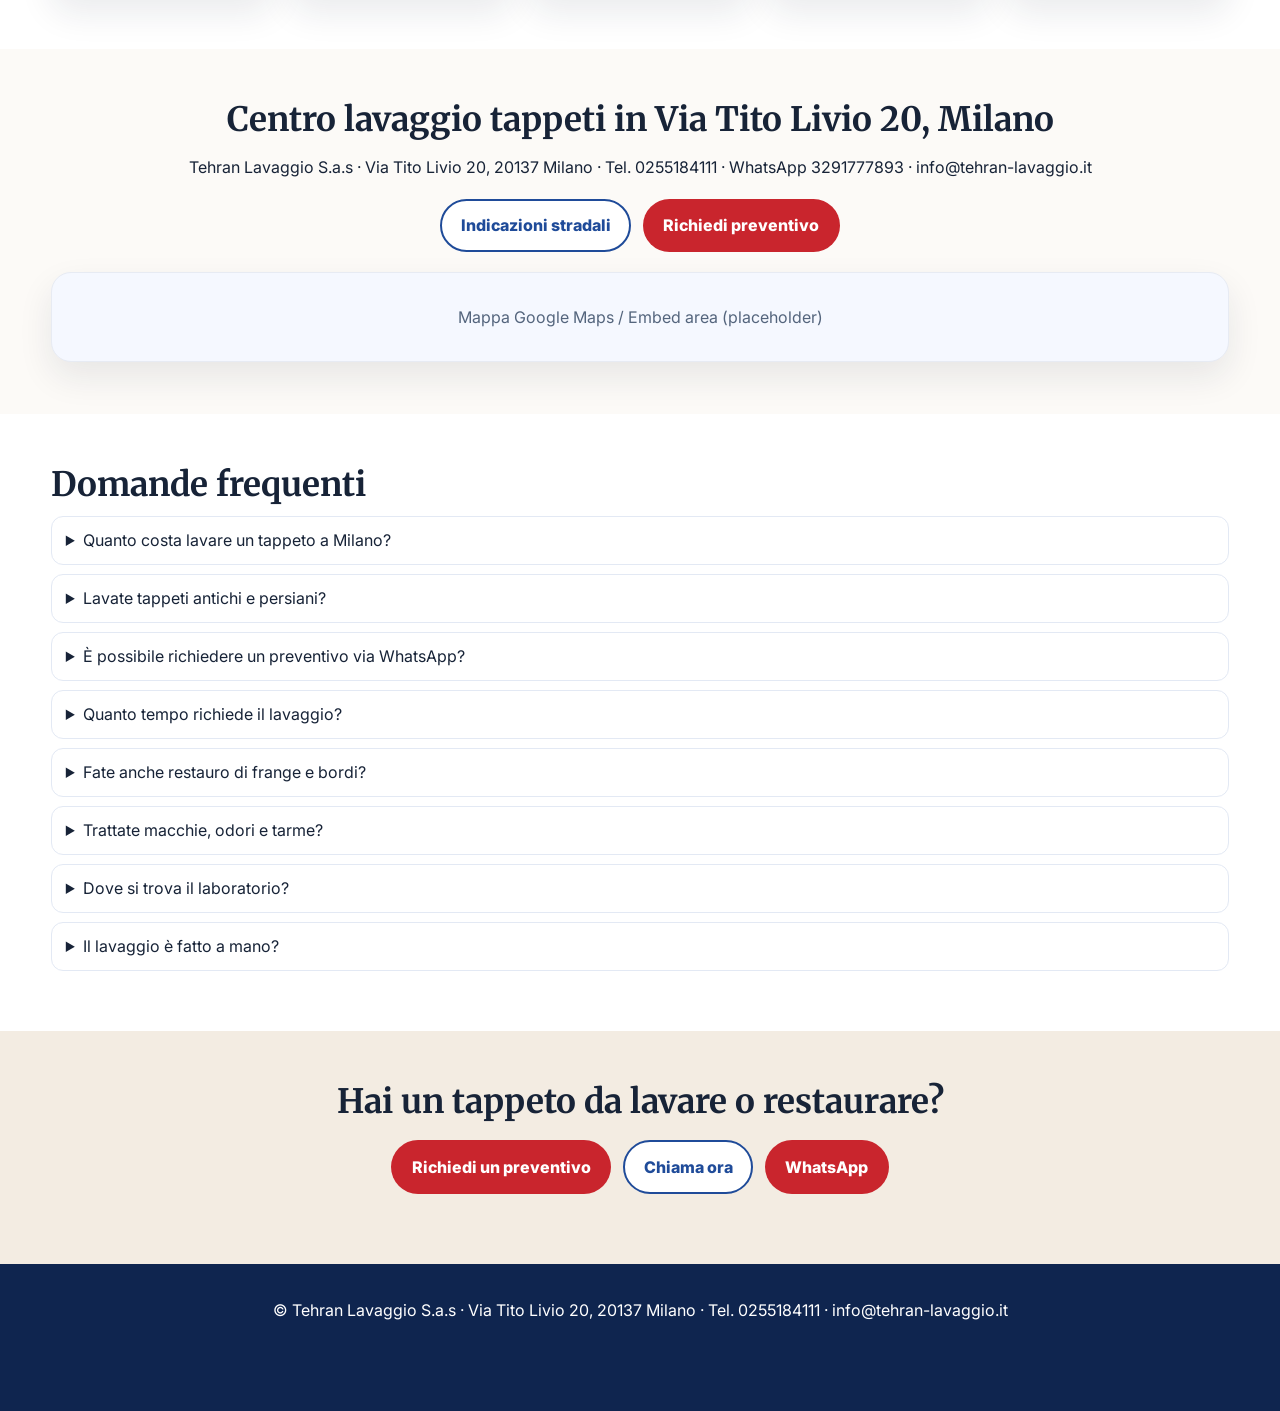
==== commit 53ba0f58: "Rebuild UX with conversion-focused structure inspired by premium service flows" ====
--- a/index.html
+++ b/index.html
@@ -4,7 +4,7 @@
   <meta charset="UTF-8" />
   <meta name="viewport" content="width=device-width, initial-scale=1" />
   <title>Lavaggio Tappeti Milano | Restauro Tappeti dal 1992 | Tehran Lavaggio</title>
-  <meta name="description" content="Tehran Lavaggio è il centro specializzato in lavaggio e restauro tappeti a Milano dal 1992. Lavaggio a mano, restauro artigianale, trattamenti su misura e +500 recensioni Google." />
+  <meta name="description" content="Tehran Lavaggio, centro specializzato in lavaggio tappeti Milano e restauro artigianale dal 1992. Tappeti antichi, moderni, persiani e orientali con trattamenti su misura." />
   <link rel="preconnect" href="https://fonts.googleapis.com">
   <link rel="preconnect" href="https://fonts.gstatic.com" crossorigin>
   <link href="https://fonts.googleapis.com/css2?family=Inter:wght@400;500;600;700;800&family=Merriweather:wght@400;700;900&display=swap" rel="stylesheet">
@@ -17,10 +17,9 @@
       {
         "@type": ["LocalBusiness", "ProfessionalService"],
         "name": "Tehran Lavaggio S.a.s",
-        "image": "https://tehran-lavaggio.it/assets/hero-carpet.jpg",
         "url": "https://tehran-lavaggio.it/",
         "telephone": "+390255184111",
-        "priceRange": "€€",
+        "email": "info@tehran-lavaggio.it",
         "address": {
           "@type": "PostalAddress",
           "streetAddress": "Via Tito Livio 20",
@@ -28,9 +27,6 @@
           "addressLocality": "Milano",
           "addressCountry": "IT"
         },
-        "areaServed": "Milano",
-        "openingHours": ["Mo-Fr 08:30-18:30", "Sa 09:00-13:00"],
-        "sameAs": ["https://www.google.com/maps/place/Tehran+Lavaggio"],
         "aggregateRating": {
           "@type": "AggregateRating",
           "ratingValue": "4.9",
@@ -38,17 +34,11 @@
         }
       },
       {
-        "@type": "BreadcrumbList",
-        "itemListElement": [
-          {"@type": "ListItem", "position": 1, "name": "Home", "item": "https://tehran-lavaggio.it/"}
-        ]
-      },
-      {
         "@type": "FAQPage",
         "mainEntity": [
-          {"@type": "Question", "name": "Quanto costa lavare un tappeto a Milano?", "acceptedAnswer": {"@type": "Answer", "text": "Il costo dipende da dimensioni, tipologia e trattamento richiesto. Puoi inviare foto e misure su WhatsApp per un preventivo rapido."}},
-          {"@type": "Question", "name": "Lavate tappeti antichi e delicati?", "acceptedAnswer": {"@type": "Answer", "text": "Sì, eseguiamo lavaggio a mano e trattamenti personalizzati per tappeti antichi, persiani e orientali."}},
-          {"@type": "Question", "name": "Posso richiedere un preventivo via WhatsApp?", "acceptedAnswer": {"@type": "Answer", "text": "Certamente, scrivici al 3291777893 con foto del tappeto per ricevere una prima valutazione."}}
+          {"@type": "Question", "name": "Quanto costa lavare un tappeto a Milano?", "acceptedAnswer": {"@type": "Answer", "text": "Il costo dipende da dimensioni, materiali e trattamenti richiesti. Puoi inviare foto e misure via WhatsApp per una stima rapida."}},
+          {"@type": "Question", "name": "Lavate tappeti antichi e persiani?", "acceptedAnswer": {"@type": "Answer", "text": "Sì, con lavaggio a mano e protocolli conservativi dedicati a tappeti antichi, persiani e orientali."}},
+          {"@type": "Question", "name": "È possibile richiedere un preventivo via WhatsApp?", "acceptedAnswer": {"@type": "Answer", "text": "Sì, puoi scriverci al 3291777893 con foto e dettagli del tappeto."}}
         ]
       }
     ]
@@ -72,17 +62,25 @@
       </a>
       <button class="menu-toggle" aria-label="Apri menu" aria-expanded="false">☰</button>
       <nav class="main-nav" aria-label="Navigazione principale">
-        <a href="index.html">Home</a>
-        <a href="lavaggio-tappeti-milano.html">Lavaggio Tappeti</a>
-        <a href="restauro-tappeti-milano.html">Restauro Tappeti</a>
-        <a href="trattamenti-speciali-tappeti.html">Trattamenti</a>
+        <div class="menu-dropdown">
+          <button class="drop-btn" type="button">Servizi ▾</button>
+          <div class="dropdown-content">
+            <a href="lavaggio-tappeti-milano.html">Lavaggio Tappeti Milano</a>
+            <a href="#servizi">Lavaggio Tappeti Antichi</a>
+            <a href="#servizi">Lavaggio Tappeti Moderni</a>
+            <a href="#servizi">Restauro Tappeti</a>
+            <a href="#servizi">Smacchiatura e Tintura</a>
+            <a href="#servizi">Trattamenti Speciali</a>
+          </div>
+        </div>
+        <a href="#chi-siamo">Chi siamo</a>
         <a href="#recensioni">Recensioni</a>
-        <a href="#chi-siamo">Chi siamo</a>
         <a href="contatti.html">Contatti</a>
       </nav>
       <div class="header-cta">
-        <a class="btn btn-outline" href="tel:+390255184111">Chiama</a>
+        <a class="btn btn-outline" href="tel:+390255184111">Chiama ora</a>
         <a class="btn btn-primary" href="https://wa.me/393291777893">WhatsApp</a>
+        <a class="btn btn-primary" href="contatti.html">Richiedi preventivo</a>
       </div>
     </div>
   </header>
@@ -90,7 +88,7 @@
   <main id="contenuto">
     <section class="hero">
       <div>
-        <p class="eyebrow">Centro specializzato a Milano</p>
+        <p class="eyebrow">Lavaggio tappeti Milano • Restauro tappeti Milano</p>
         <h1>Lavaggio e Restauro Tappeti a Milano dal 1992</h1>
         <p class="lead">Pulizia a mano, trattamenti su misura e restauro artigianale per tappeti moderni, antichi, persiani e orientali.</p>
         <div class="cta-row">
@@ -98,100 +96,112 @@
           <a class="btn btn-outline" href="https://wa.me/393291777893">Scrivici su WhatsApp</a>
         </div>
         <ul class="badges">
-          <li>+500 recensioni Google</li><li>4.9/5 valutazione media</li><li>Laboratorio proprio a Milano</li><li>Lavaggio a mano</li>
+          <li>4.9/5 Google</li>
+          <li>+500 recensioni</li>
+          <li>Dal 1992</li>
+          <li>Laboratorio a Milano</li>
         </ul>
       </div>
-      <img src="assets/hero-lab.svg" alt="Illustrazione del laboratorio artigianale Tehran Lavaggio a Milano con area lavaggio e controllo qualità" loading="eager" />
-    </section>
-
-    <section class="stats">
-      <article><h2>Dal 1992</h2><p>Presenza storica a Milano</p></article>
-      <article><h2>34 anni</h2><p>Di esperienza artigianale</p></article>
-      <article><h2>+75.000</h2><p>Clienti serviti</p></article>
-      <article><h2>+280.000</h2><p>Tappeti lavati</p></article>
-      <article><h2>4.9 stelle</h2><p>Valutazione Google</p></article>
+      <img src="assets/hero-lab.svg" alt="Laboratorio Tehran Lavaggio con area lavaggio tappeti e restauro artigianale" loading="eager" />
+    </section>
+
+    <section class="trust soft">
+      <h2>Il tuo tappeto in mani esperte</h2>
+      <p>Ogni tappeto viene valutato prima del trattamento: materiale, età, stato delle fibre e tipo di colore. In questo modo possiamo scegliere lavaggio, restauro e trattamenti realmente adatti al tuo tappeto, senza procedure standard uguali per tutti.</p>
     </section>
 
     <section>
-      <h2>Servizi principali</h2>
+      <h2>Specialisti nella cura dei tappeti</h2>
+      <div class="grid cards-2">
+        <article class="card"><h3>Lavaggio a mano</h3><p>Interventi artigianali controllati per preservare struttura, morbidezza e colori.</p></article>
+        <article class="card"><h3>Cura tappeti antichi e delicati</h3><p>Protocollo conservativo per tappeti persiani, orientali e da collezione.</p></article>
+        <article class="card"><h3>Restauro artigianale</h3><p>Ripristino frange, bordi e parti usurate con attenzione ai dettagli originali.</p></article>
+        <article class="card"><h3>Trattamenti personalizzati</h3><p>Antitarme, deodorazione, disinfezione, smacchiatura e tintura mirata.</p></article>
+      </div>
+    </section>
+
+    <section class="soft">
+      <h2>Il nostro processo</h2>
+      <ol class="process steps-5">
+        <li><strong>Valutazione del tappeto</strong><p>Analisi iniziale di materiali, nodi e condizioni.</p></li>
+        <li><strong>Pre-trattamento e rimozione polvere</strong><p>Preparazione tecnica prima del lavaggio.</p></li>
+        <li><strong>Lavaggio o restauro su misura</strong><p>Intervento specifico in base alla tipologia del tappeto.</p></li>
+        <li><strong>Risciacquo, asciugatura e controllo qualità</strong><p>Fase di finitura con verifica finale.</p></li>
+        <li><strong>Riconsegna</strong><p>Ritiro in laboratorio o consegna concordata.</p></li>
+      </ol>
+    </section>
+
+    <section id="servizi">
+      <h2>I nostri servizi</h2>
       <div class="grid cards-3">
-        <a class="card" href="lavaggio-tappeti-milano.html"><h3>Lavaggio Tappeti Milano</h3><p>Lavaggio a mano e ad acqua nel nostro laboratorio.</p></a>
-        <a class="card" href="lavaggio-tappeti-antichi.html"><h3>Lavaggio Tappeti Antichi</h3><p>Cura delicata per fibre pregiate e colori naturali.</p></a>
-        <a class="card" href="lavaggio-tappeti-moderni.html"><h3>Lavaggio Tappeti Moderni</h3><p>Igiene profonda e asciugatura controllata.</p></a>
-        <a class="card" href="restauro-tappeti-milano.html"><h3>Restauro Tappeti</h3><p>Frange, bordi, buchi, usura e riparazioni strutturali.</p></a>
-        <a class="card" href="smacchiatura-tintura-tappeti.html"><h3>Smacchiatura e Tintura</h3><p>Interventi tecnici su macchie e scolorimenti.</p></a>
-        <a class="card" href="trattamenti-speciali-tappeti.html"><h3>Trattamenti Speciali</h3><p>Antitarme, antiodore, disinfezione e deodorazione.</p></a>
-      </div>
-    </section>
-
-    <section class="soft">
-      <h2>Il tuo tappeto in mani esperte</h2>
-      <ul class="checks">
-        <li>Laboratorio proprio a Milano</li><li>Nessun intermediario</li><li>Lavaggio a mano e ad acqua</li><li>Trattamenti su misura per ogni tappeto</li><li>Maestri del restauro</li><li>Cura per tappeti antichi e delicati</li>
-      </ul>
+        <article class="card"><h3>Lavaggio Tappeti Milano</h3><p>Pulizia tappeti Milano con lavaggio manuale professionale.</p><a href="lavaggio-tappeti-milano.html">Scopri di più</a></article>
+        <article class="card"><h3>Lavaggio Tappeti Antichi</h3><p>Interventi delicati per tappeti antichi, persiani e orientali.</p><a href="lavaggio-tappeti-milano.html">Scopri di più</a></article>
+        <article class="card"><h3>Lavaggio Tappeti Moderni</h3><p>Igienizzazione profonda per tappeti moderni e contemporanei.</p><a href="lavaggio-tappeti-milano.html">Scopri di più</a></article>
+        <article class="card"><h3>Restauro Tappeti</h3><p>Riparazioni artigianali di frange, bordi e zone usurate.</p><a href="lavaggio-tappeti-milano.html">Scopri di più</a></article>
+        <article class="card"><h3>Smacchiatura e Tintura</h3><p>Trattamenti mirati per macchie difficili e scolorimenti.</p><a href="lavaggio-tappeti-milano.html">Scopri di più</a></article>
+        <article class="card"><h3>Trattamenti Speciali</h3><p>Antitarme, deodorazione e disinfezione professionale.</p><a href="lavaggio-tappeti-milano.html">Scopri di più</a></article>
+      </div>
+    </section>
+
+    <section id="recensioni" class="soft">
+      <h2>Cosa dicono i nostri clienti</h2>
+      <p class="lead-sm">Valutazione media 4.9/5 su Google · +500 recensioni</p>
+      <div class="review-carousel">
+        <button class="carousel-btn" data-dir="prev" aria-label="Recensione precedente">‹</button>
+        <div class="review-track">
+          <article class="card review active"><p>"Servizio molto professionale, il tappeto è tornato brillante e pulito."</p><small>Recensione Google (esempio)</small></article>
+          <article class="card review"><p>"Comunicazione rapida su WhatsApp e lavorazione accurata."</p><small>Recensione Google (esempio)</small></article>
+          <article class="card review"><p>"Ottimo laboratorio a Milano, consigliato per tappeti antichi."</p><small>Recensione Google (esempio)</small></article>
+        </div>
+        <button class="carousel-btn" data-dir="next" aria-label="Recensione successiva">›</button>
+      </div>
     </section>
 
     <section>
-      <h2>Come lavoriamo</h2>
-      <ol class="process">
-        <li><strong>Contatto / richiesta preventivo</strong><p>Via telefono, WhatsApp o form online.</p></li>
-        <li><strong>Valutazione del tappeto</strong><p>Analisi tecnica di stato, materiali e colori.</p></li>
-        <li><strong>Lavaggio o restauro su misura</strong><p>Intervento artigianale nel nostro laboratorio.</p></li>
-        <li><strong>Controllo qualità</strong><p>Verifica finale estetica, olfattiva e strutturale.</p></li>
-        <li><strong>Ritiro o consegna</strong><p>Comoda gestione in tutta Milano.</p></li>
-      </ol>
-    </section>
-
-    <section>
-      <h2>Prima e Dopo</h2>
-      <div class="grid cards-3">
-        <figure class="card"><img src="assets/gallery-restauro.svg" alt="Tappeto persiano restaurato dopo riparazione frange" loading="lazy"><figcaption>Restauro frange e bordo</figcaption></figure>
-        <figure class="card"><img src="assets/gallery-smacchiatura.svg" alt="Rimozione macchie profonde su tappeto orientale a Milano" loading="lazy"><figcaption>Smacchiatura professionale</figcaption></figure>
-        <figure class="card"><img src="assets/gallery-lavaggio.svg" alt="Tappeto moderno igienizzato dopo lavaggio artigianale" loading="lazy"><figcaption>Lavaggio profondo</figcaption></figure>
-      </div>
-    </section>
-
-    <section id="recensioni" class="soft">
-      <h2>Recensioni dei clienti</h2>
-      <p class="lead">4.9/5 su Google • +500 recensioni verificate</p>
-      <div class="grid cards-3 reviews">
-        <blockquote class="card">"Servizio eccellente, tappeto persiano tornato come nuovo."<cite>— Cliente Google</cite></blockquote>
-        <blockquote class="card">"Professionalità rara, tempi rapidi e comunicazione chiara."<cite>— Cliente Google</cite></blockquote>
-        <blockquote class="card">"Laboratorio serio a Milano, consiglio per tappeti antichi."<cite>— Cliente Google</cite></blockquote>
-      </div>
-    </section>
-
-    <section id="chi-siamo">
-      <h2>Chi siamo</h2>
-      <p>Dal 1992, Tehran Lavaggio è un centro specializzato nella cura, lavaggio e restauro dei tappeti a Milano. Uniamo esperienza artigianale, tecniche tradizionali e attenzione moderna all'igiene.</p>
-    </section>
-
-    <section class="local soft">
+      <h2>Prima e dopo: risultati reali</h2>
+      <div class="grid cards-3 gallery">
+        <figure class="card"><img src="assets/gallery-smacchiatura.svg" alt="Prima e dopo smacchiatura tappeto" loading="lazy"><figcaption>Rimozione macchie</figcaption></figure>
+        <figure class="card"><img src="assets/gallery-restauro.svg" alt="Prima e dopo restauro frange tappeto" loading="lazy"><figcaption>Restauro frange e bordi</figcaption></figure>
+        <figure class="card"><img src="assets/gallery-lavaggio.svg" alt="Prima e dopo lavaggio profondo tappeto" loading="lazy"><figcaption>Lavaggio profondo</figcaption></figure>
+        <figure class="card"><img src="assets/gallery-restauro.svg" alt="Recupero colore tappeto dopo trattamento" loading="lazy"><figcaption>Rivitalizzazione colore</figcaption></figure>
+        <figure class="card"><img src="assets/gallery-lavaggio.svg" alt="Restauro tappeto antico in laboratorio" loading="lazy"><figcaption>Restauro tappeti antichi</figcaption></figure>
+      </div>
+    </section>
+
+    <section id="chi-siamo" class="soft local">
       <h2>Centro lavaggio tappeti in Via Tito Livio 20, Milano</h2>
       <p>Tehran Lavaggio S.a.s · Via Tito Livio 20, 20137 Milano · Tel. 0255184111 · WhatsApp 3291777893 · info@tehran-lavaggio.it</p>
-      <a class="btn btn-outline" href="https://maps.google.com/?q=Via+Tito+Livio+20,+Milano">Apri su Google Maps</a>
-    </section>
-
-    <section>
+      <div class="cta-row center">
+        <a class="btn btn-outline" href="https://maps.google.com/?q=Via+Tito+Livio+20,+Milano">Indicazioni stradali</a>
+        <a class="btn btn-primary" href="contatti.html">Richiedi preventivo</a>
+      </div>
+      <div class="map-placeholder card">Mappa Google Maps / Embed area (placeholder)</div>
+    </section>
+
+    <section class="faq">
       <h2>Domande frequenti</h2>
-      <details><summary>Quanto costa lavare un tappeto a Milano?</summary><p>Dipende da misure, materiali e stato del tappeto. Inviaci foto e misure per un preventivo preciso.</p></details>
-      <details><summary>Lavate tappeti antichi e delicati?</summary><p>Sì, usiamo lavaggio manuale e trattamenti calibrati su fibre e tinture delicate.</p></details>
-      <details><summary>Effettuate anche il restauro delle frange?</summary><p>Sì, ricostruiamo frange, bordi e parti usurate con interventi artigianali.</p></details>
-      <details><summary>Posso richiedere un preventivo via WhatsApp?</summary><p>Certo, scrivici al 3291777893.</p></details>
+      <details><summary>Quanto costa lavare un tappeto a Milano?</summary><p>Dipende da misure, materiale e condizioni. Scrivici su WhatsApp per una stima iniziale.</p></details>
+      <details><summary>Lavate tappeti antichi e persiani?</summary><p>Sì, con tecniche di lavaggio a mano dedicate a tappeti antichi, persiani e orientali.</p></details>
+      <details><summary>È possibile richiedere un preventivo via WhatsApp?</summary><p>Certo, al numero 3291777893.</p></details>
+      <details><summary>Quanto tempo richiede il lavaggio?</summary><p>In media da pochi giorni a una settimana in base al trattamento.</p></details>
+      <details><summary>Fate anche restauro di frange e bordi?</summary><p>Sì, eseguiamo interventi artigianali di restauro.</p></details>
+      <details><summary>Trattate macchie, odori e tarme?</summary><p>Sì, con servizi di smacchiatura, deodorazione e anti-tarme.</p></details>
+      <details><summary>Dove si trova il laboratorio?</summary><p>In Via Tito Livio 20, 20137 Milano.</p></details>
+      <details><summary>Il lavaggio è fatto a mano?</summary><p>Sì, il lavaggio è manuale e calibrato al tipo di tappeto.</p></details>
     </section>
 
     <section class="final-cta">
       <h2>Hai un tappeto da lavare o restaurare?</h2>
-      <div class="cta-row">
-        <a class="btn btn-primary" href="tel:+390255184111">Chiama ora</a>
-        <a class="btn btn-outline" href="https://wa.me/393291777893">WhatsApp</a>
+      <div class="cta-row center">
+        <a class="btn btn-primary" href="contatti.html">Richiedi un preventivo</a>
+        <a class="btn btn-outline" href="tel:+390255184111">Chiama ora</a>
+        <a class="btn btn-primary" href="https://wa.me/393291777893">WhatsApp</a>
       </div>
     </section>
   </main>
 
   <footer class="site-footer">
     <p>© Tehran Lavaggio S.a.s · Via Tito Livio 20, 20137 Milano · Tel. 0255184111 · info@tehran-lavaggio.it</p>
-    <p>Orari: Lun-Ven 8:30–18:30 · Sab 9:00–13:00</p>
   </footer>
 
   <div class="mobile-bar">
--- a/styles.css
+++ b/styles.css
@@ -4,84 +4,89 @@
   --red:#c9252d;
   --bg:#fcfaf7;
   --beige:#f3ece2;
-  --ink:#18212f;
-  --muted:#51627a;
+  --ink:#172337;
+  --muted:#54657d;
   --radius:20px;
-  --shadow:0 14px 35px rgba(17,29,59,.08);
+  --shadow:0 15px 35px rgba(22,32,60,.09);
 }
 *{box-sizing:border-box}
 html,body{margin:0;padding:0;font-family:Inter,system-ui,sans-serif;color:var(--ink);background:#fff;line-height:1.55}
 a{color:var(--blue);text-decoration:none}
 img{max-width:100%;display:block;border-radius:var(--radius);border:1px solid #e2e7f2;background:#fff}
-main section{padding:clamp(2rem,4vw,4.2rem) clamp(1rem,4vw,5.5rem)}
+main section{padding:clamp(2rem,4vw,4rem) clamp(1rem,4vw,5rem)}
 h1,h2,h3{font-family:"Merriweather",Georgia,serif;line-height:1.15;margin:0 0 .8rem}
-h1{font-size:clamp(2rem,4vw,3.2rem);max-width:17ch}
-h2{font-size:clamp(1.55rem,2.8vw,2.2rem)}
+h1{font-size:clamp(1.95rem,4vw,3.1rem)}
+h2{font-size:clamp(1.5rem,2.8vw,2.1rem)}
 .skip-link{position:absolute;left:-9999px}.skip-link:focus{left:1rem;top:1rem;background:#fff;padding:.5rem;border-radius:8px}
 .site-header{position:sticky;top:0;z-index:100;background:#fff;border-bottom:1px solid #e8edf4}
-.top-bar{background:var(--blue-dark);color:#fff;padding:.52rem 1rem;display:flex;gap:1.3rem;justify-content:center;flex-wrap:wrap;font-size:.94rem}
+.top-bar{background:var(--blue-dark);color:#fff;padding:.54rem 1rem;display:flex;gap:1rem;justify-content:center;flex-wrap:wrap;font-size:.92rem}
 .top-bar a{color:#fff;font-weight:700}
 .nav-wrap{display:flex;align-items:center;justify-content:space-between;padding:.85rem clamp(1rem,4vw,4rem);gap:1rem;max-width:1500px;margin:auto}
 .logo{display:flex;align-items:center;gap:.75rem;color:var(--blue-dark)}
-.logo-mark{width:50px;height:50px;border-radius:50%;display:grid;place-content:center;background:var(--red);color:#fff;font-weight:800;font-size:1.6rem}
-.logo strong{font-size:2rem}
-.logo small{display:block;color:var(--muted);font-size:1.25rem}
-.main-nav{display:flex;gap:1.3rem;align-items:center;flex-wrap:wrap;justify-content:center}
-.main-nav a{font-weight:700;color:var(--ink);font-size:1.25rem}
-.header-cta{display:flex;gap:.7rem}
-.menu-toggle{display:none;border:1px solid #d5dceb;background:#fff;padding:.55rem .8rem;border-radius:10px}
-.btn{display:inline-block;padding:.8rem 1.25rem;border-radius:999px;font-weight:800;border:2px solid transparent;transition:.25s}
+.logo-mark{width:48px;height:48px;border-radius:50%;display:grid;place-content:center;background:var(--red);color:#fff;font-weight:800;font-size:1.5rem}
+.logo strong{font-size:1.42rem}
+.logo small{display:block;color:var(--muted);font-size:1rem}
+.main-nav{display:flex;gap:1.1rem;align-items:center}
+.main-nav a,.drop-btn{font-weight:700;color:var(--ink);font-size:1.02rem;background:none;border:0;cursor:pointer}
+.menu-dropdown{position:relative}
+.dropdown-content{display:none;position:absolute;top:140%;left:0;background:#fff;border:1px solid #dce4f3;border-radius:14px;box-shadow:var(--shadow);min-width:270px;padding:.5rem;z-index:10}
+.dropdown-content a{display:block;padding:.55rem .65rem;border-radius:10px}
+.dropdown-content a:hover{background:#f1f5fd}
+.menu-dropdown:hover .dropdown-content,.menu-dropdown:focus-within .dropdown-content{display:block}
+.header-cta{display:flex;gap:.55rem;flex-wrap:wrap;justify-content:flex-end}
+.menu-toggle{display:none;border:1px solid #d5dceb;background:#fff;padding:.5rem .7rem;border-radius:10px}
+.btn{display:inline-block;padding:.78rem 1.15rem;border-radius:999px;font-weight:800;border:2px solid transparent;transition:.2s}
 .btn-primary{background:var(--red);color:#fff}
-.btn-primary:hover{background:#ad1d24}
+.btn-primary:hover{background:#ab1f26}
 .btn-outline{border-color:var(--blue);color:var(--blue);background:#fff}
-.btn-outline:hover{background:#eff4ff}
-.hero{display:grid;grid-template-columns:1.05fr .95fr;align-items:center;gap:2.1rem;background:linear-gradient(180deg,#f8f3ec,#fff)}
-.hero img{min-height:360px;object-fit:cover;box-shadow:var(--shadow)}
-.eyebrow{font-weight:800;letter-spacing:.03em;color:var(--blue)}
-.lead{font-size:1.9rem;color:var(--muted);max-width:30ch}
-.cta-row{display:flex;gap:.8rem;flex-wrap:wrap;margin:1.2rem 0}
-.badges{display:flex;flex-wrap:wrap;gap:.7rem;padding:0;margin:1rem 0 0;list-style:none}
-.badges li{background:#eef3fb;color:var(--blue-dark);padding:.48rem .9rem;border-radius:999px;font-weight:700;font-size:.95rem}
-.stats{display:grid;grid-template-columns:repeat(5,minmax(130px,1fr));text-align:center;background:var(--blue-dark);color:#fff;padding:2.2rem 1rem}
-.stats h2{font-family:Inter,sans-serif;font-size:1.55rem;margin-bottom:.2rem}
-.grid{display:grid;gap:1.2rem}
+.btn-outline:hover{background:#eef3fd}
+.hero{display:grid;grid-template-columns:1.1fr .9fr;align-items:center;gap:2rem;background:linear-gradient(180deg,#f7f2ea,#fff)}
+.hero img{min-height:320px;object-fit:cover;box-shadow:var(--shadow)}
+.eyebrow{font-weight:800;letter-spacing:.03em;color:var(--blue);margin-bottom:.5rem}
+.lead{font-size:1.16rem;color:var(--muted);max-width:63ch}
+.lead-sm{color:var(--muted);font-weight:600}
+.cta-row{display:flex;gap:.75rem;flex-wrap:wrap;margin:1.2rem 0}
+.cta-row.center{justify-content:center}
+.badges{display:flex;flex-wrap:wrap;gap:.55rem;padding:0;margin:.8rem 0 0;list-style:none}
+.badges li{background:#eef3fb;color:var(--blue-dark);padding:.45rem .8rem;border-radius:999px;font-weight:700;font-size:.92rem}
+.grid{display:grid;gap:1rem}
+.cards-2{grid-template-columns:repeat(2,minmax(0,1fr))}
 .cards-3{grid-template-columns:repeat(3,minmax(0,1fr))}
-.card{background:#fff;border:1px solid #e7ebf3;border-radius:var(--radius);padding:1.1rem;box-shadow:var(--shadow)}
-.card h3{margin:.3rem 0 .45rem}
+.card{background:#fff;border:1px solid #e7ebf3;border-radius:var(--radius);padding:1rem;box-shadow:var(--shadow)}
+.card h3{margin:.2rem 0 .45rem}
 .soft{background:var(--bg)}
-.checks{padding-left:1.2rem;columns:2;gap:2rem}
-.process{display:grid;gap:.7rem;padding-left:1.2rem}
-figure.card img{aspect-ratio:4/3;object-fit:cover;margin-bottom:.6rem}
-.reviews blockquote{margin:0;font-size:1.06rem}
-.reviews cite{display:block;margin-top:.6rem;color:var(--muted)}
+.trust p{max-width:75ch}
+.process{display:grid;gap:.7rem;padding-left:1.1rem}
+.steps-5 li{background:#fff;border:1px solid #e6ebf4;border-radius:14px;padding:.7rem .8rem;list-style-position:inside}
+.review-carousel{display:grid;grid-template-columns:auto 1fr auto;align-items:center;gap:.75rem}
+.carousel-btn{width:44px;height:44px;border-radius:50%;border:1px solid #d7dfef;background:#fff;font-size:1.5rem;color:var(--blue);cursor:pointer}
+.review-track{position:relative;min-height:140px}
+.review{display:none;position:absolute;inset:0}
+.review.active{display:block}
+.gallery{grid-template-columns:repeat(5,minmax(0,1fr))}
+.gallery figure{margin:0}
+.gallery img{aspect-ratio:4/3;object-fit:cover;margin-bottom:.5rem}
 .local{text-align:center}
+.map-placeholder{margin-top:1rem;padding:2rem;background:#f5f8ff;color:var(--muted)}
+.faq details{margin:.55rem 0;padding:.7rem .85rem;background:#fff;border:1px solid #e3e9f4;border-radius:12px}
 .final-cta{background:var(--beige);text-align:center}
-.site-footer{background:#0f254f;color:#fff;padding:1.2rem 1rem 4.5rem;text-align:center}
+.site-footer{background:#0f254f;color:#fff;padding:1.1rem 1rem 4.5rem;text-align:center}
 .mobile-bar{position:fixed;bottom:0;left:0;right:0;background:#fff;border-top:1px solid #d7dfeb;display:none;grid-template-columns:repeat(3,1fr);z-index:120}
-.mobile-bar a{text-align:center;padding:.85rem .3rem;font-weight:800;color:var(--blue-dark)}
-.contact-grid{grid-template-columns:1fr 1fr;padding:1rem clamp(1rem,5vw,6rem) 4.5rem}
-.contact-form label{display:grid;gap:.4rem;margin:.6rem 0;font-weight:600}
-input,select,textarea{width:100%;padding:.7rem;border-radius:12px;border:1px solid #ccd6e6;font:inherit}
-@media (max-width:1260px){
-  .main-nav a{font-size:1.05rem}
-  .logo strong{font-size:1.65rem}
-  .logo small{font-size:1.1rem}
-}
-@media (max-width:1024px){
+.mobile-bar a{text-align:center;padding:.82rem .3rem;font-weight:800;color:var(--blue-dark)}
+.contact-grid{grid-template-columns:1fr 1fr;padding:1rem clamp(1rem,4vw,5rem) 4.5rem}
+.contact-form label{display:grid;gap:.35rem;margin:.6rem 0;font-weight:600}
+input,select,textarea{width:100%;padding:.68rem;border-radius:12px;border:1px solid #ccd6e6;font:inherit}
+@media (max-width:1100px){
   .main-nav{display:none;position:absolute;top:100%;left:0;right:0;background:#fff;padding:1rem;flex-direction:column;align-items:flex-start;border-bottom:1px solid #dbe3f0}
   .main-nav.open{display:flex}
   .menu-toggle{display:block}
   .header-cta{display:none}
   .hero{grid-template-columns:1fr}
-  .lead{font-size:1.4rem;max-width:unset}
-  .cards-3,.stats,.contact-grid{grid-template-columns:1fr 1fr}
-  .checks{columns:1}
+  .cards-3,.cards-2,.contact-grid,.gallery{grid-template-columns:1fr 1fr}
 }
-@media (max-width:680px){
-  main section{padding:1.5rem 1rem}
-  .cards-3,.stats,.contact-grid{grid-template-columns:1fr}
-  .top-bar{font-size:.84rem;gap:.7rem}
-  .logo strong{font-size:1.45rem}
-  .logo small{font-size:1rem}
+@media (max-width:700px){
+  main section{padding:1.4rem 1rem}
+  .cards-3,.cards-2,.contact-grid,.gallery{grid-template-columns:1fr}
+  .top-bar{font-size:.84rem;gap:.6rem}
   .mobile-bar{display:grid}
 }
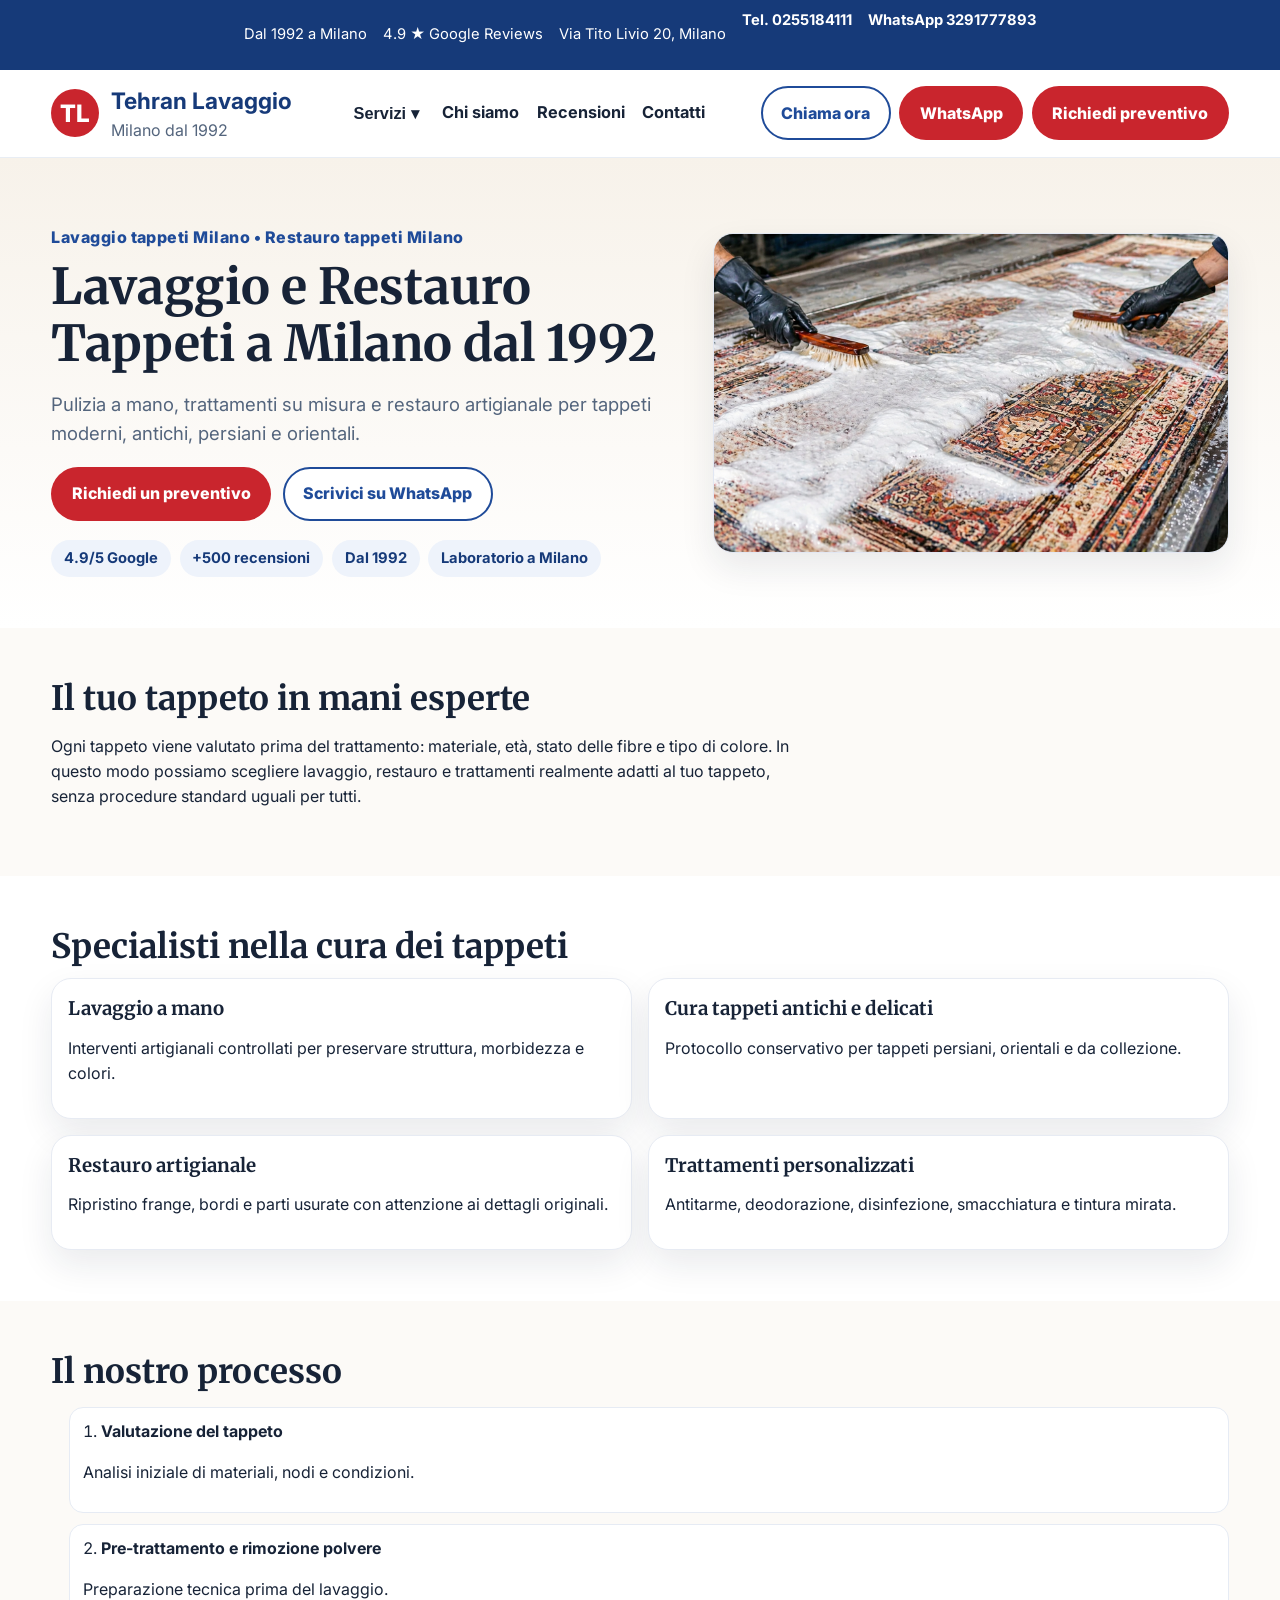
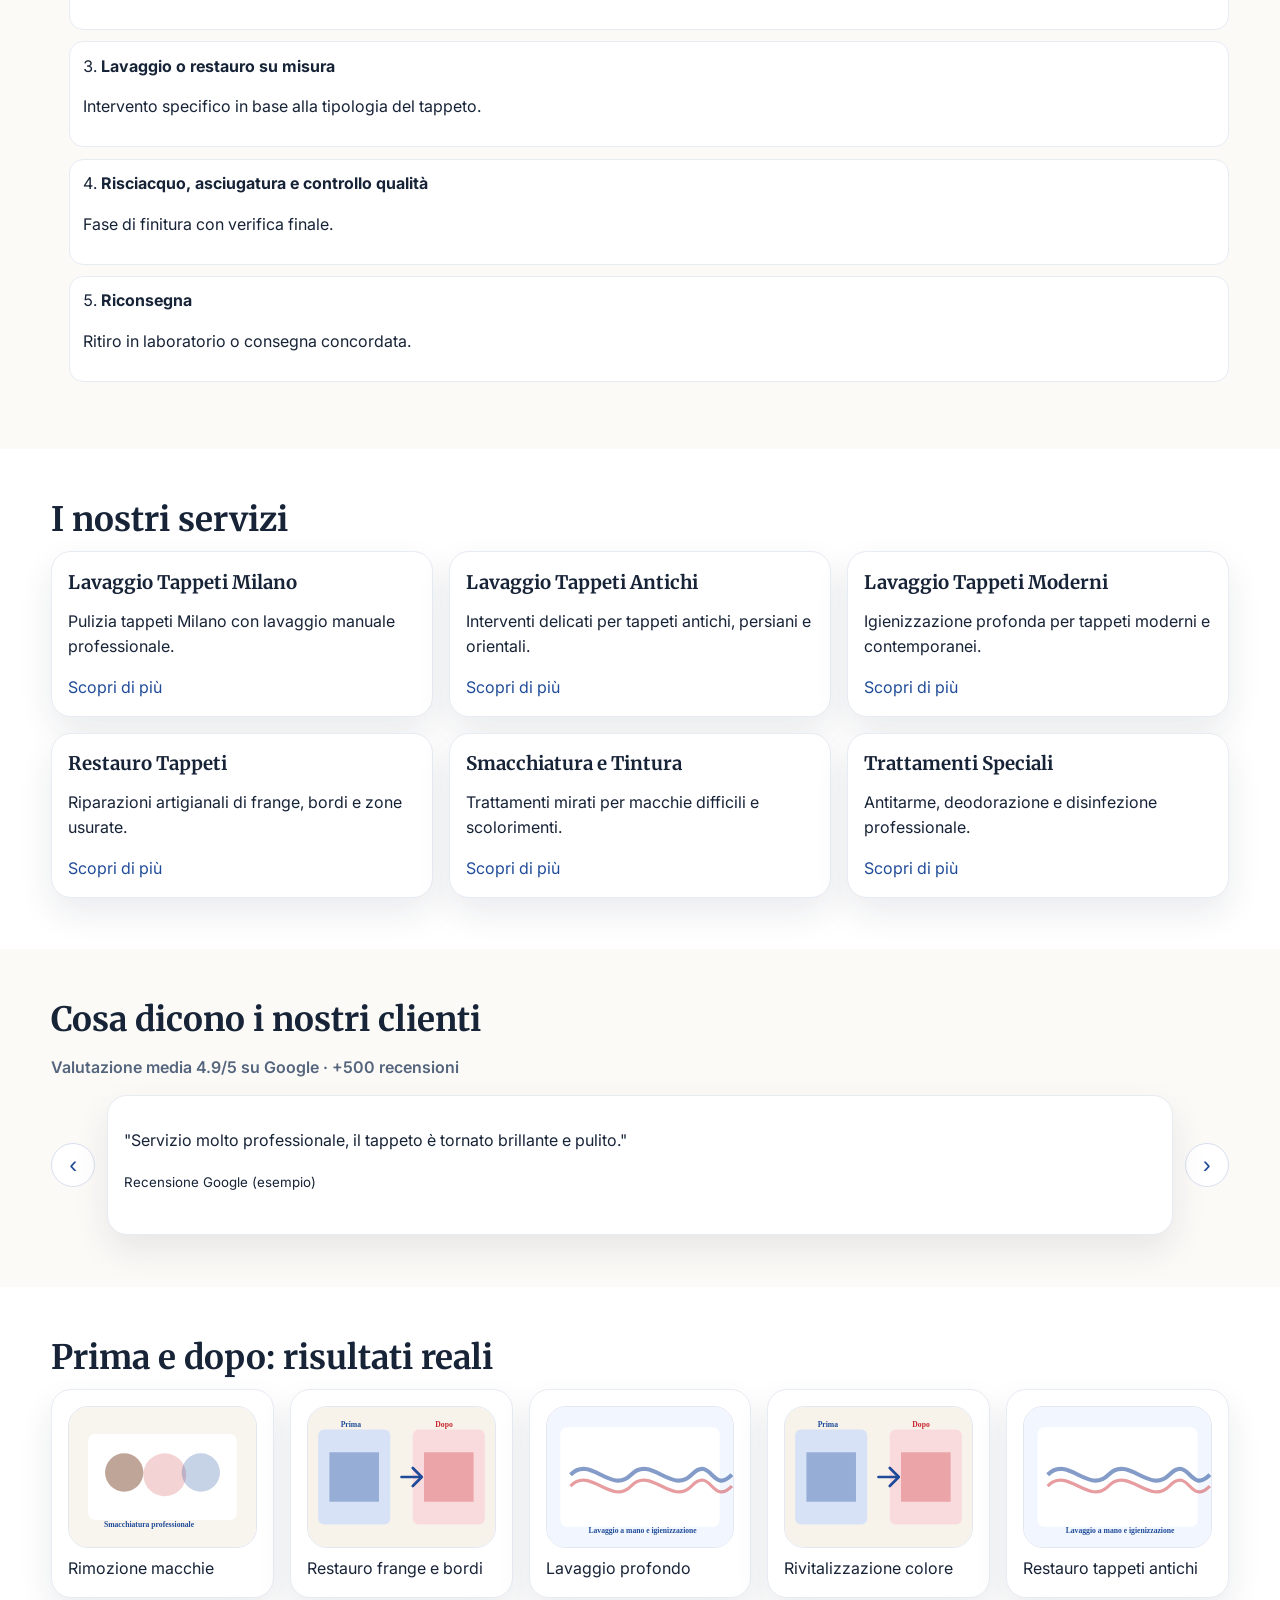
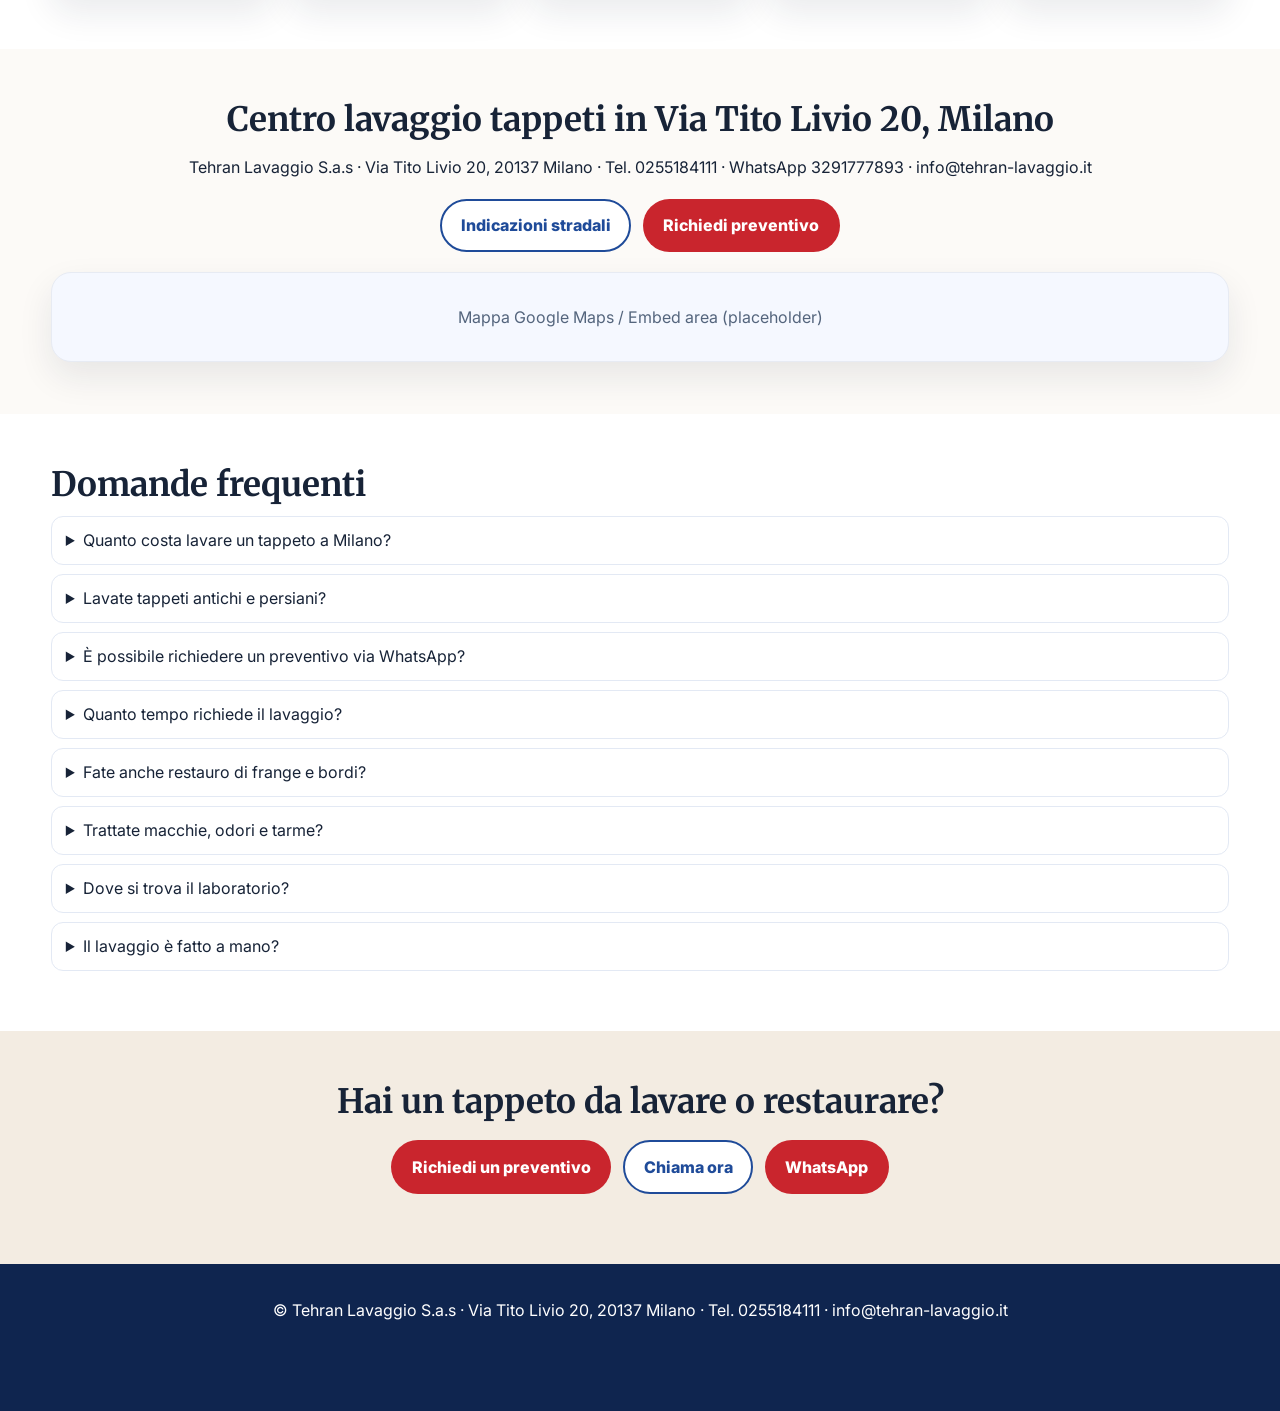
==== commit 74fb5797: "Update index.html" ====
--- a/index.html
+++ b/index.html
@@ -102,7 +102,7 @@
           <li>Laboratorio a Milano</li>
         </ul>
       </div>
-      <img src="assets/hero-lab.svg" alt="Laboratorio Tehran Lavaggio con area lavaggio tappeti e restauro artigianale" loading="eager" />
+      <img src="assets/hero-labb.png" alt="Laboratorio Tehran Lavaggio con area lavaggio tappeti e restauro artigianale" loading="eager" />
     </section>
 
     <section class="trust soft">
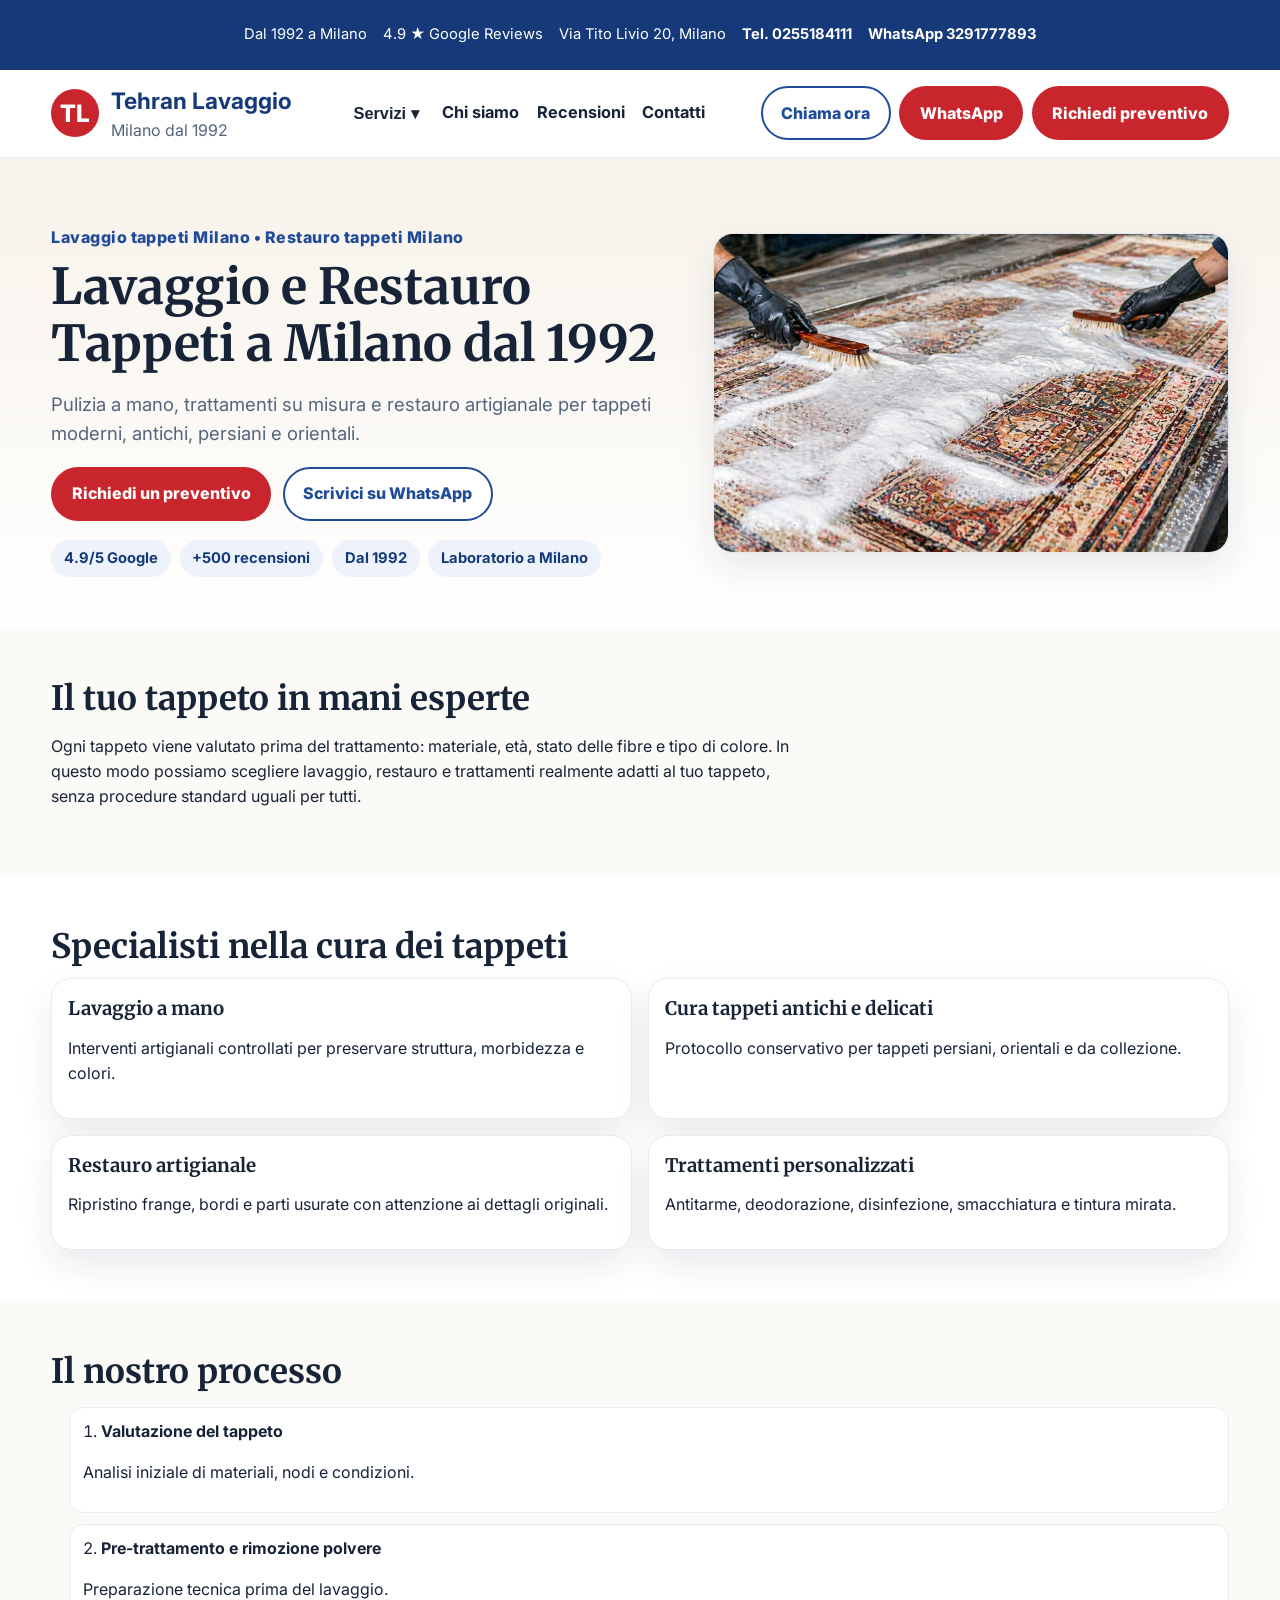
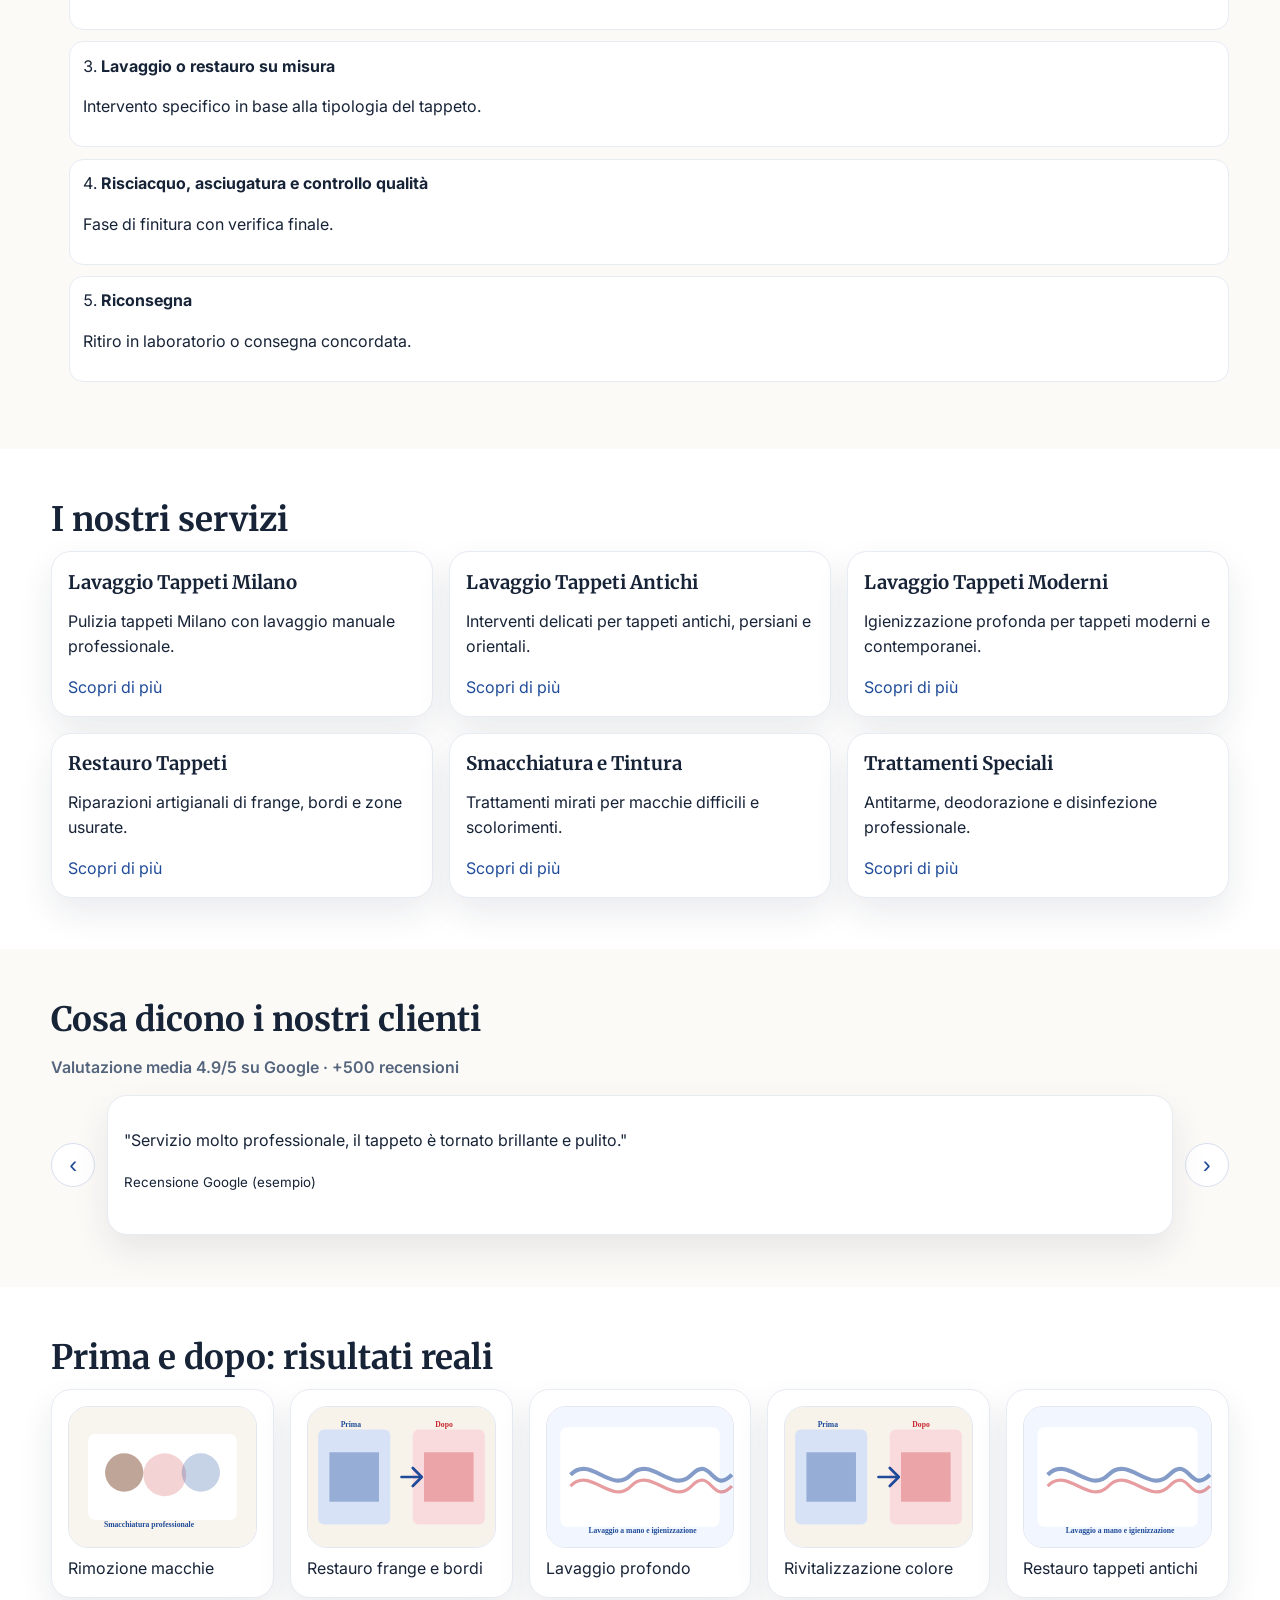
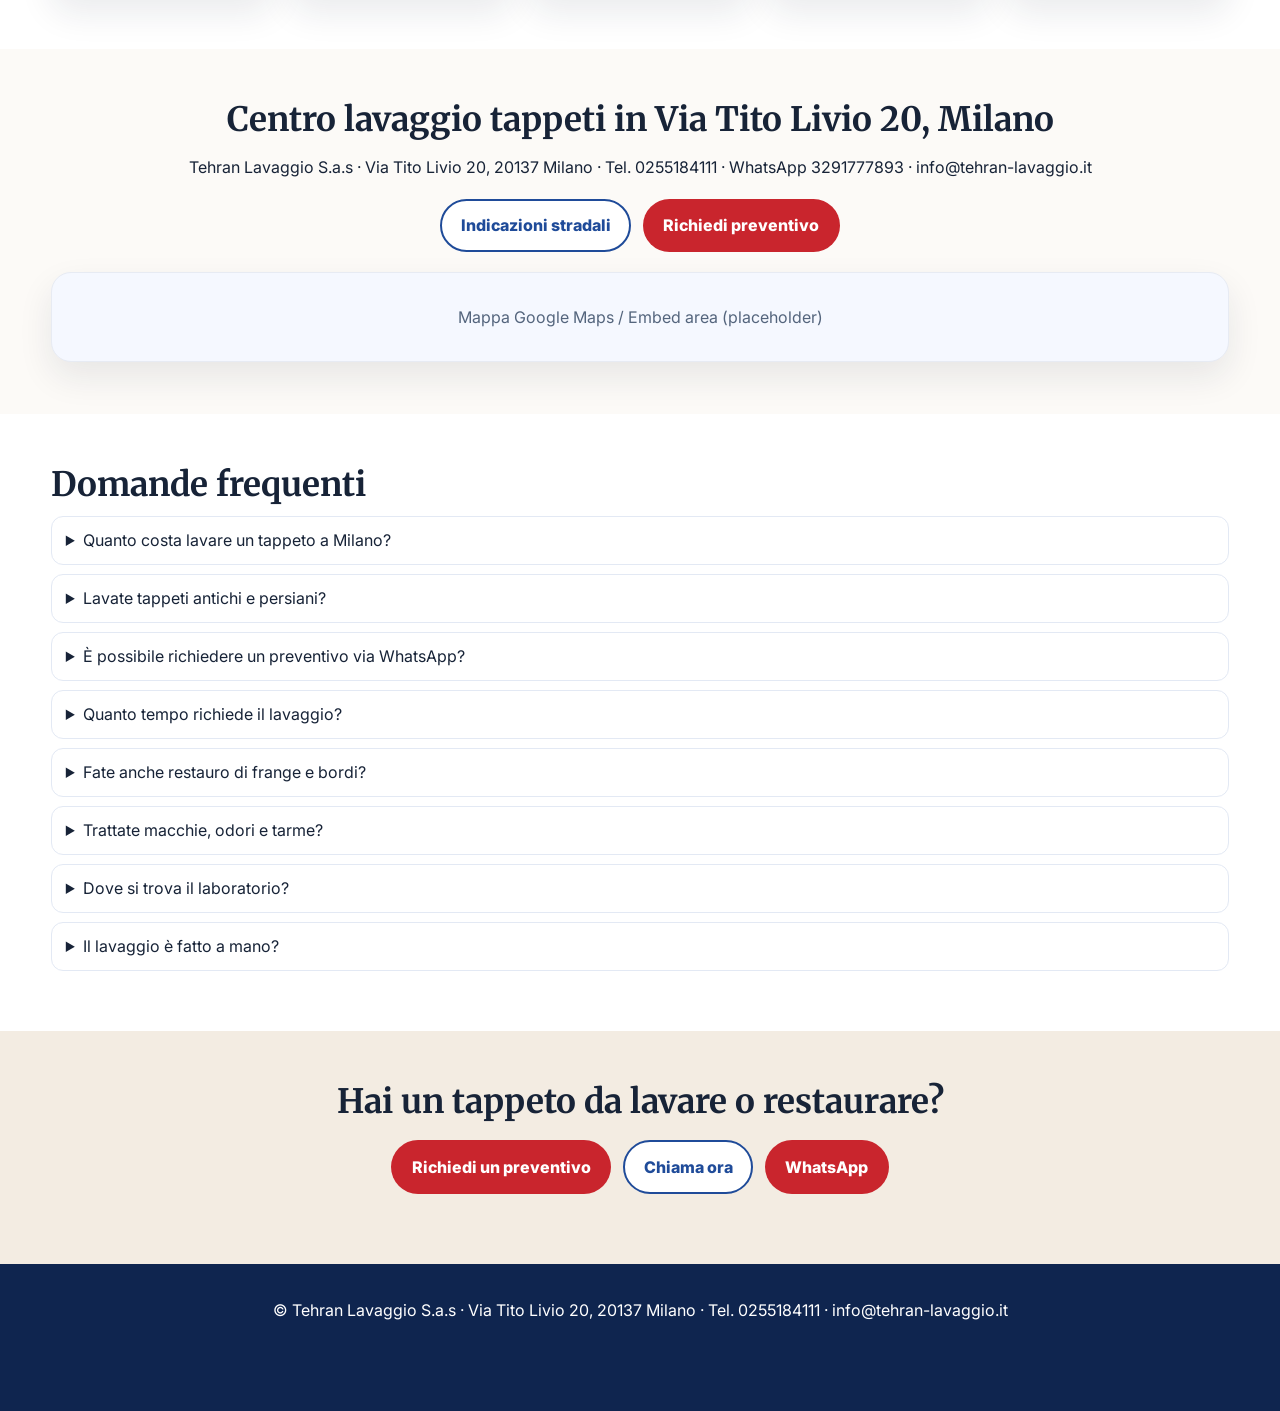
==== commit 99b8c49f: "Update index.html" ====
--- a/index.html
+++ b/index.html
@@ -52,9 +52,9 @@
       <p>Dal 1992 a Milano</p>
       <p>4.9 ★ Google Reviews</p>
       <p>Via Tito Livio 20, Milano</p>
-      <a href="tel:+390255184111">Tel. 0255184111</a>
-      <a href="https://wa.me/393291777893">WhatsApp 3291777893</a>
-    </div>
+      <p><a href="tel:+390255184111">Tel. 0255184111</a></p>
+      <p><a href="https://wa.me/393291777893">WhatsApp 3291777893</a></p>
+  </div>
     <div class="nav-wrap">
       <a class="logo" href="index.html" aria-label="Tehran Lavaggio home">
         <span class="logo-mark">TL</span>
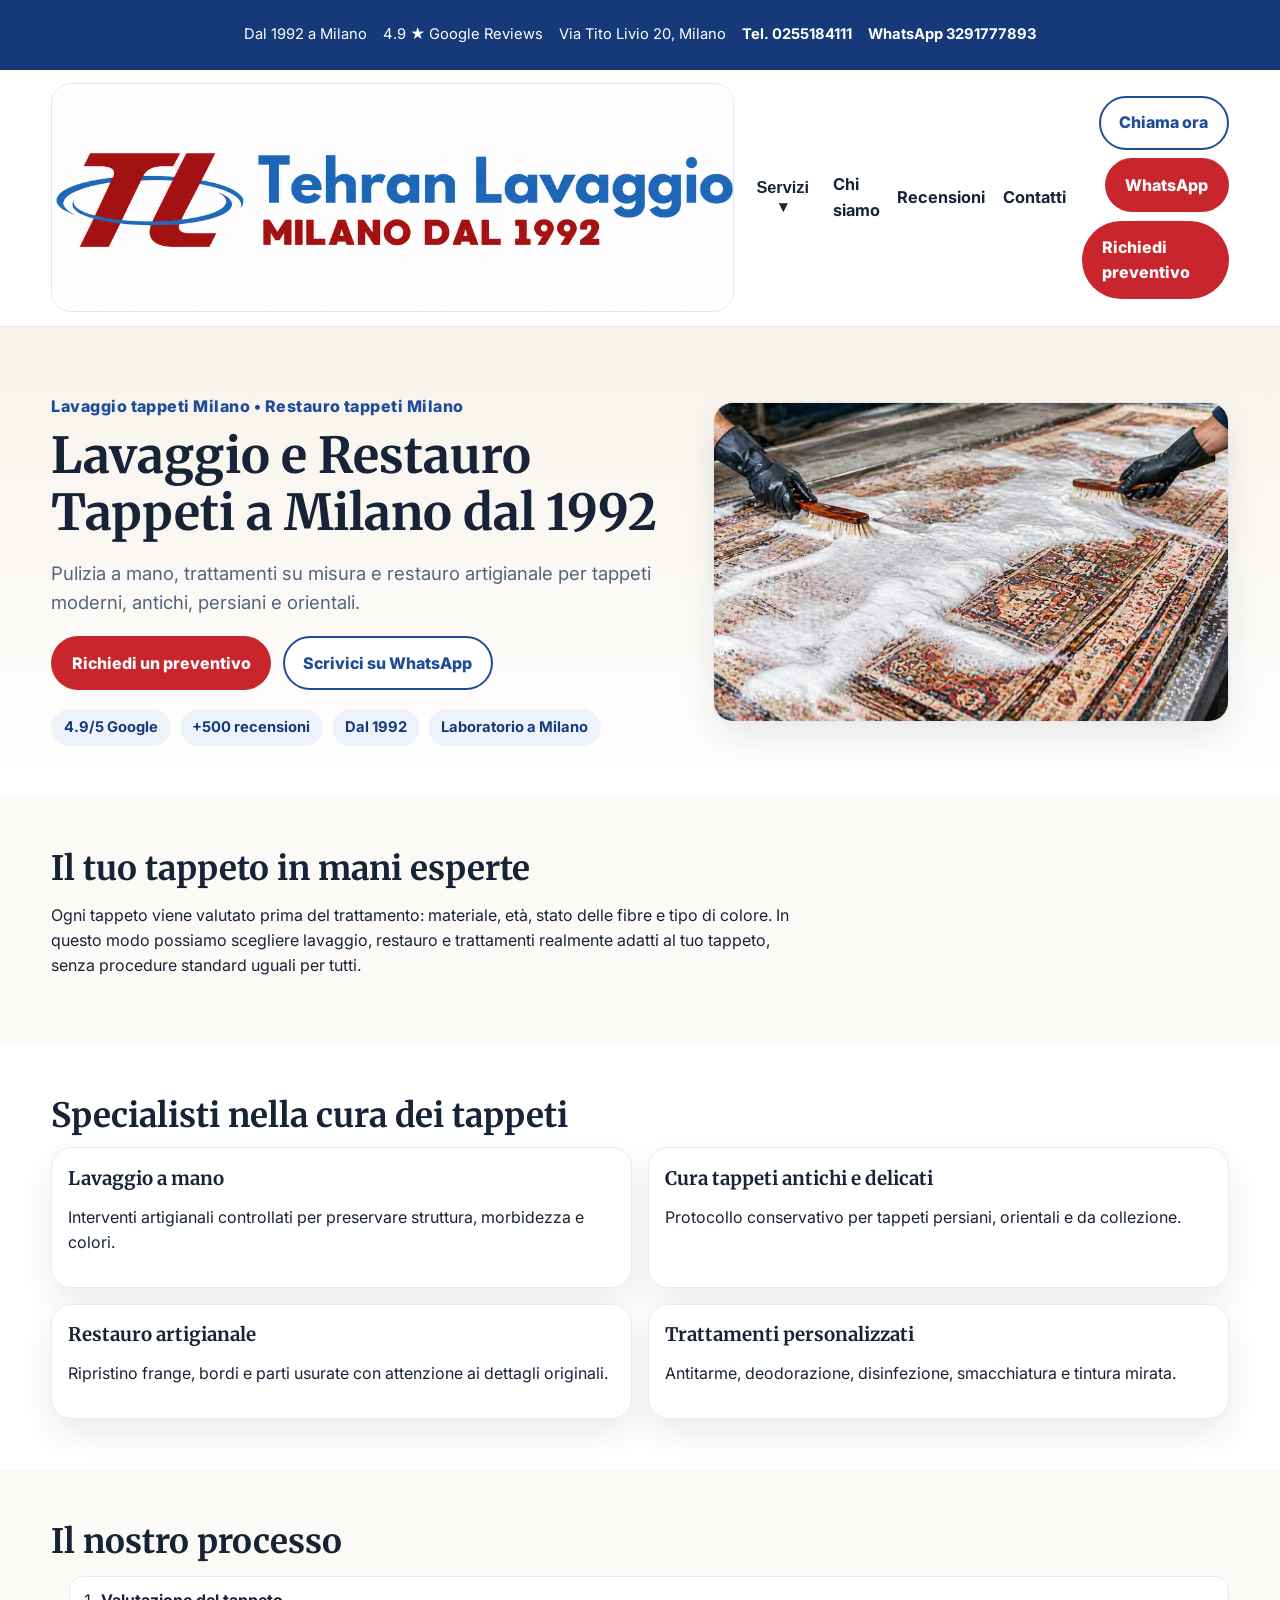
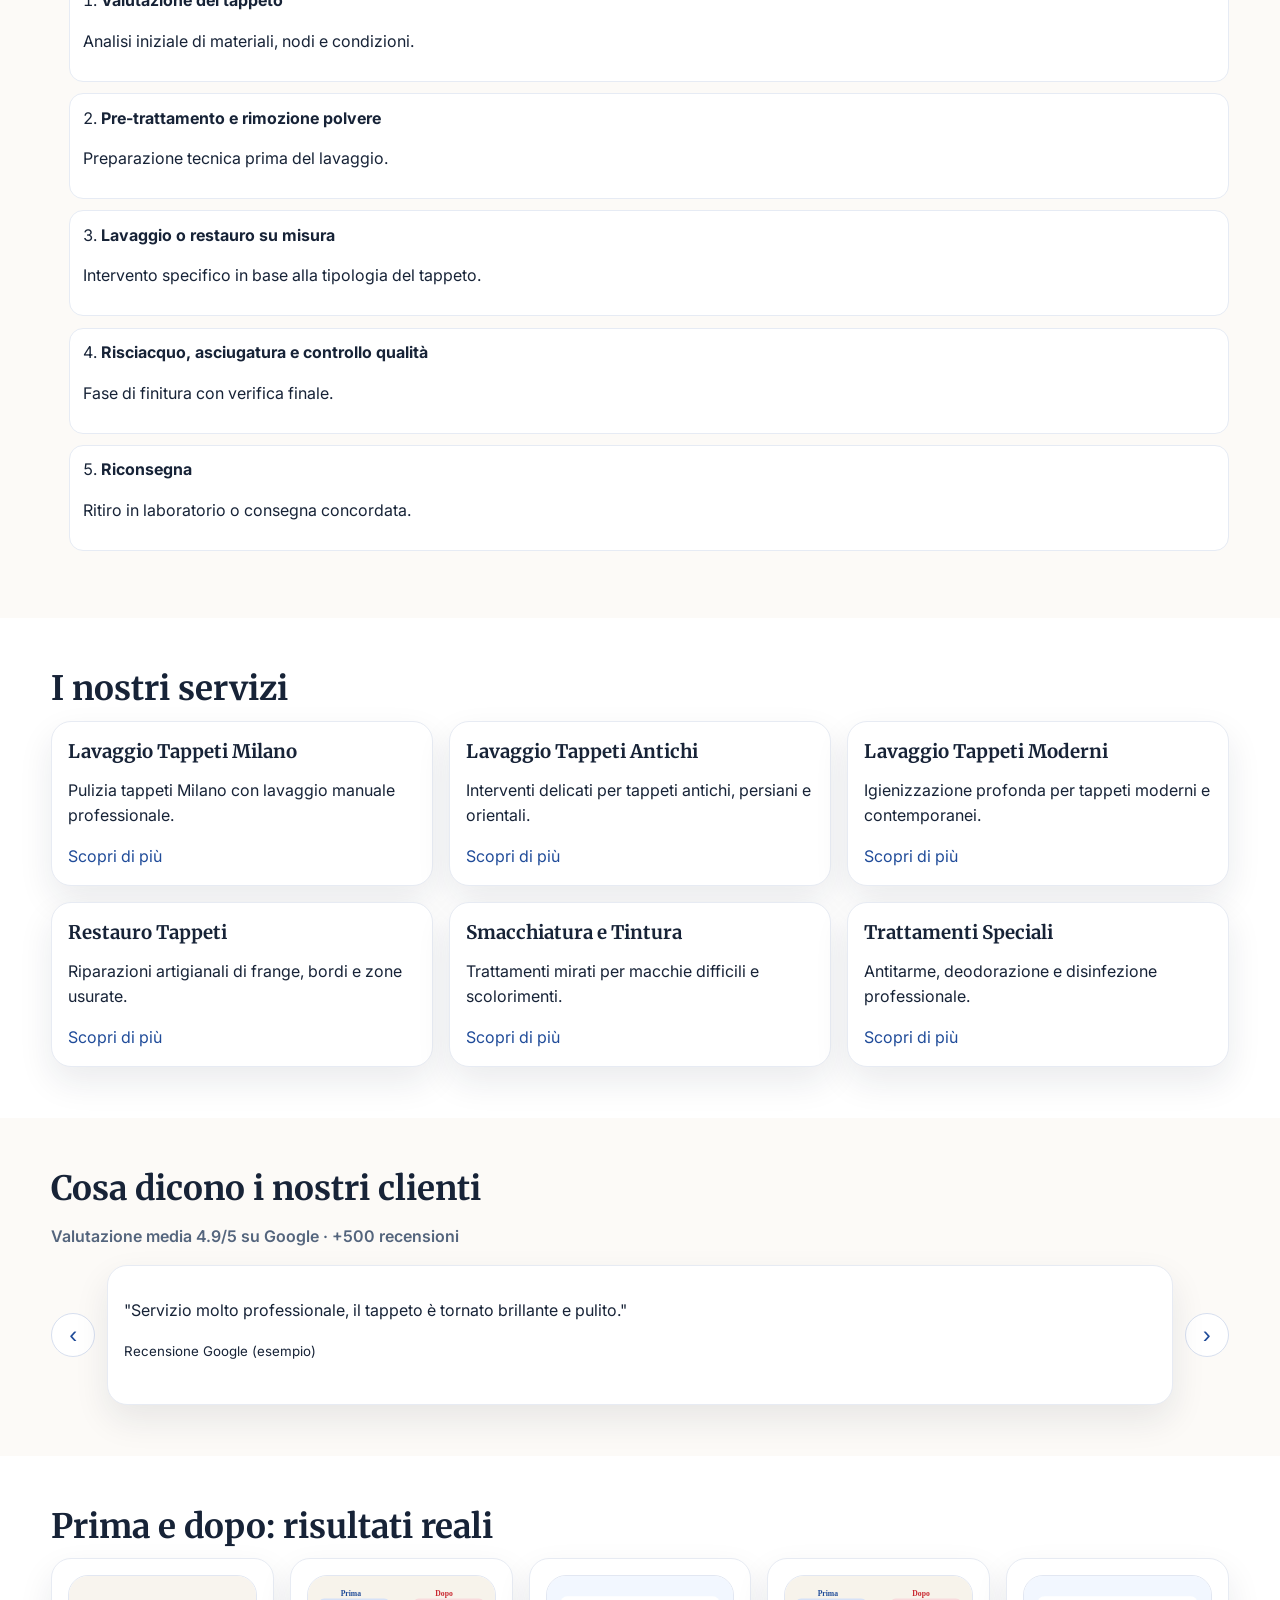
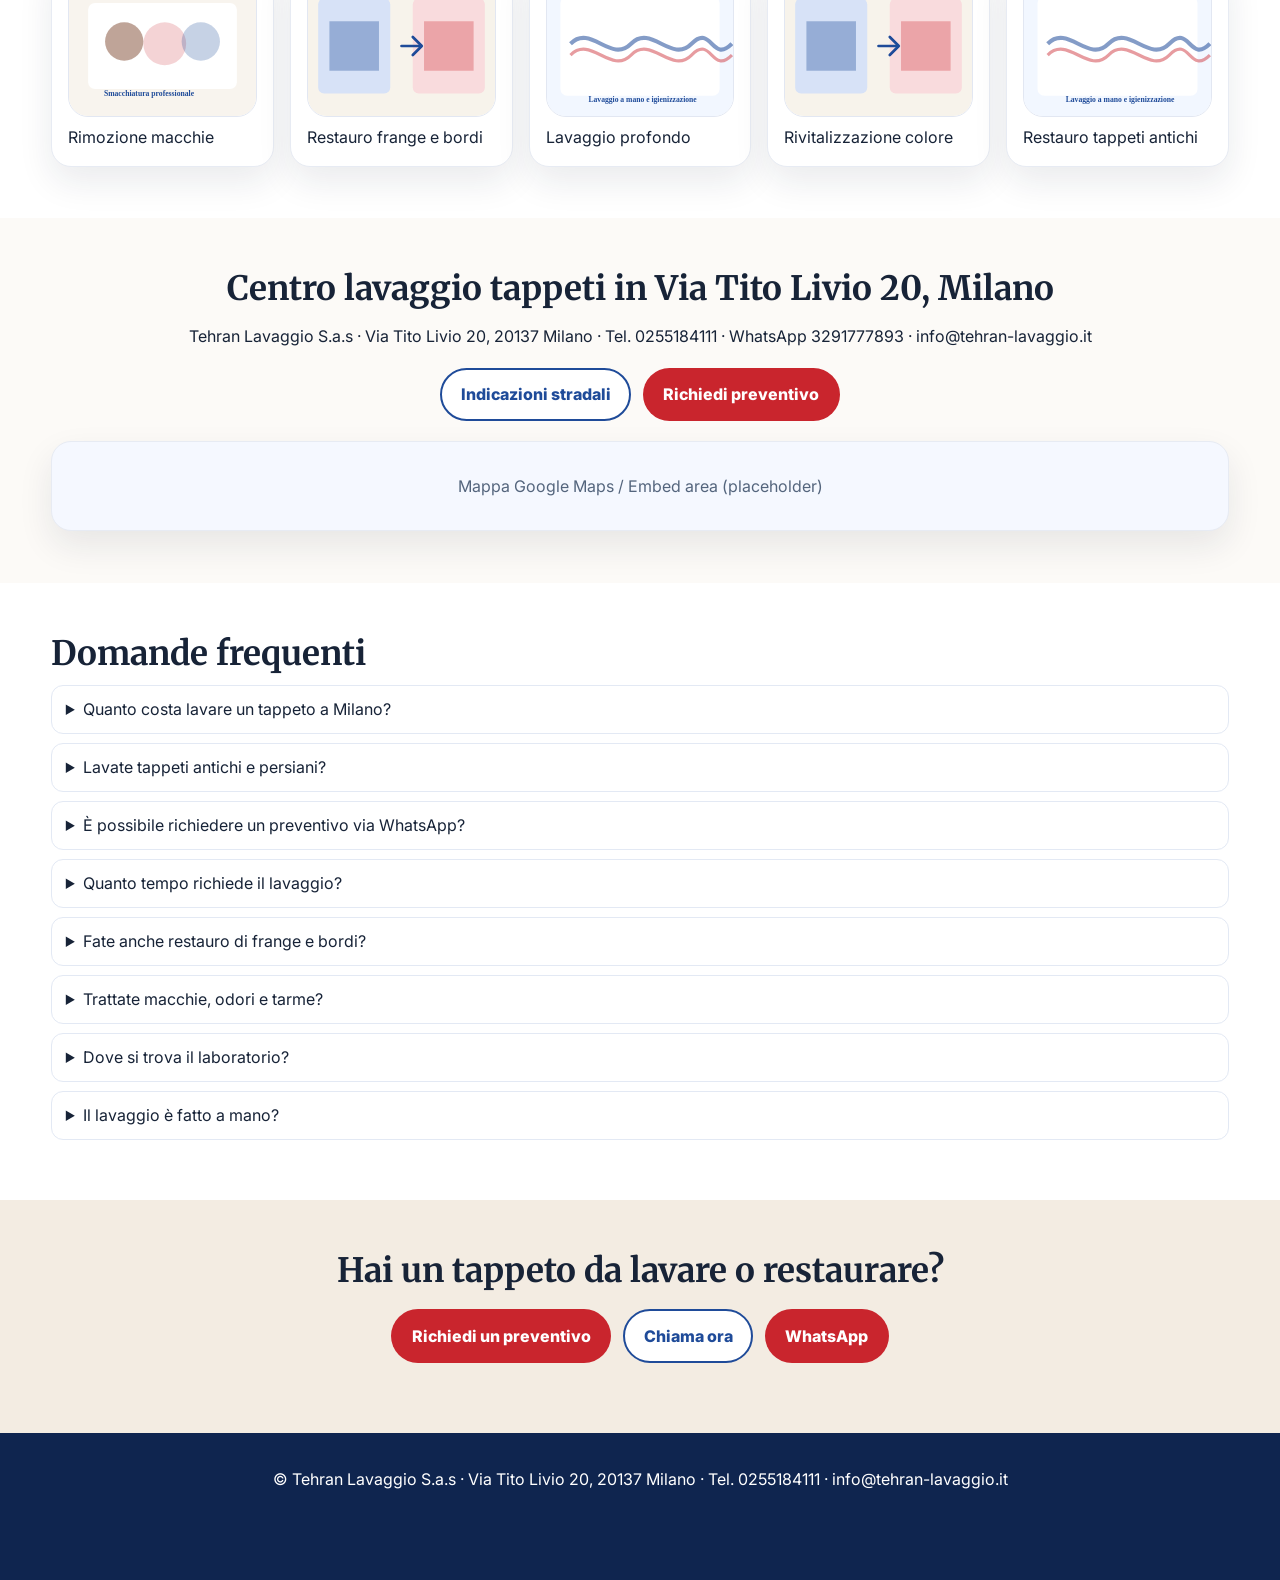
==== commit b56a8873: "Update index.html" ====
--- a/index.html
+++ b/index.html
@@ -57,8 +57,7 @@
   </div>
     <div class="nav-wrap">
       <a class="logo" href="index.html" aria-label="Tehran Lavaggio home">
-        <span class="logo-mark">TL</span>
-        <span><strong>Tehran Lavaggio</strong><small>Milano dal 1992</small></span>
+        <img src="assets/tehran.png" alt="Tehran Lavaggio Milano dal 1992">
       </a>
       <button class="menu-toggle" aria-label="Apri menu" aria-expanded="false">☰</button>
       <nav class="main-nav" aria-label="Navigazione principale">
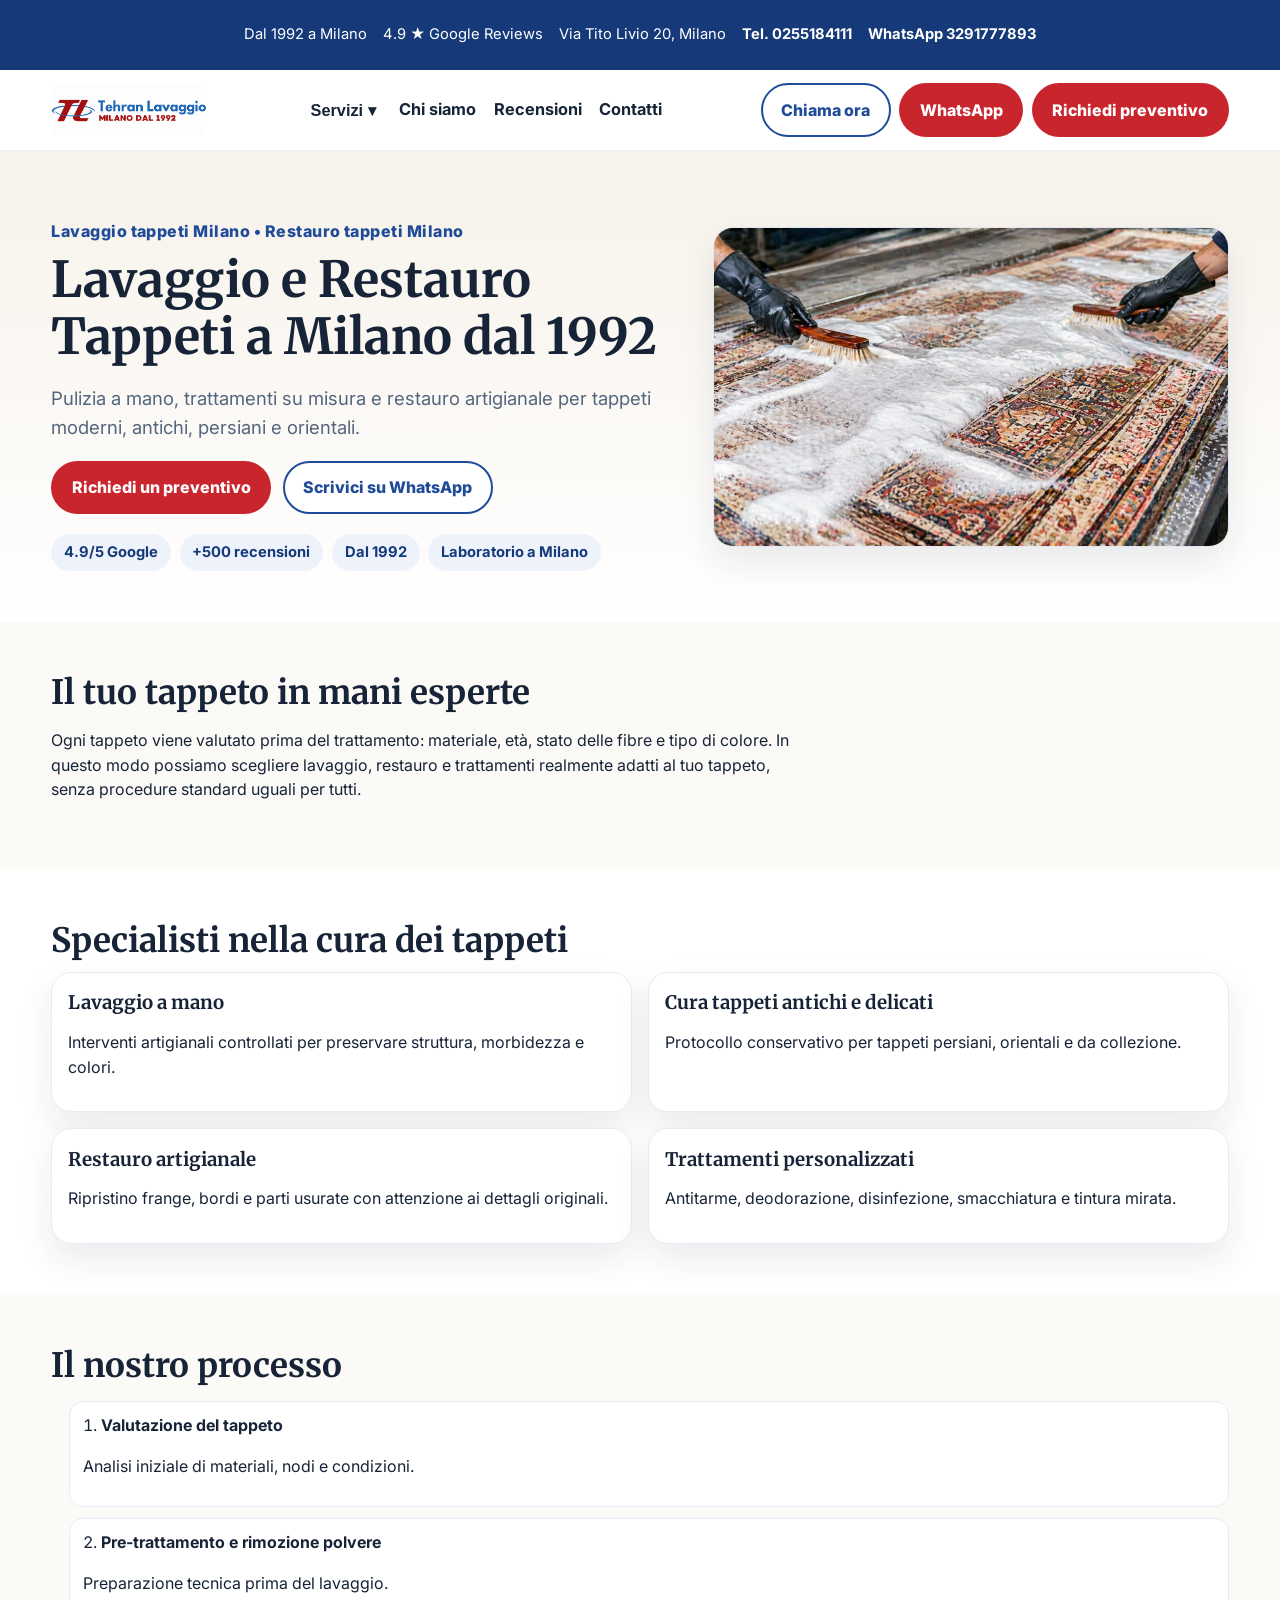
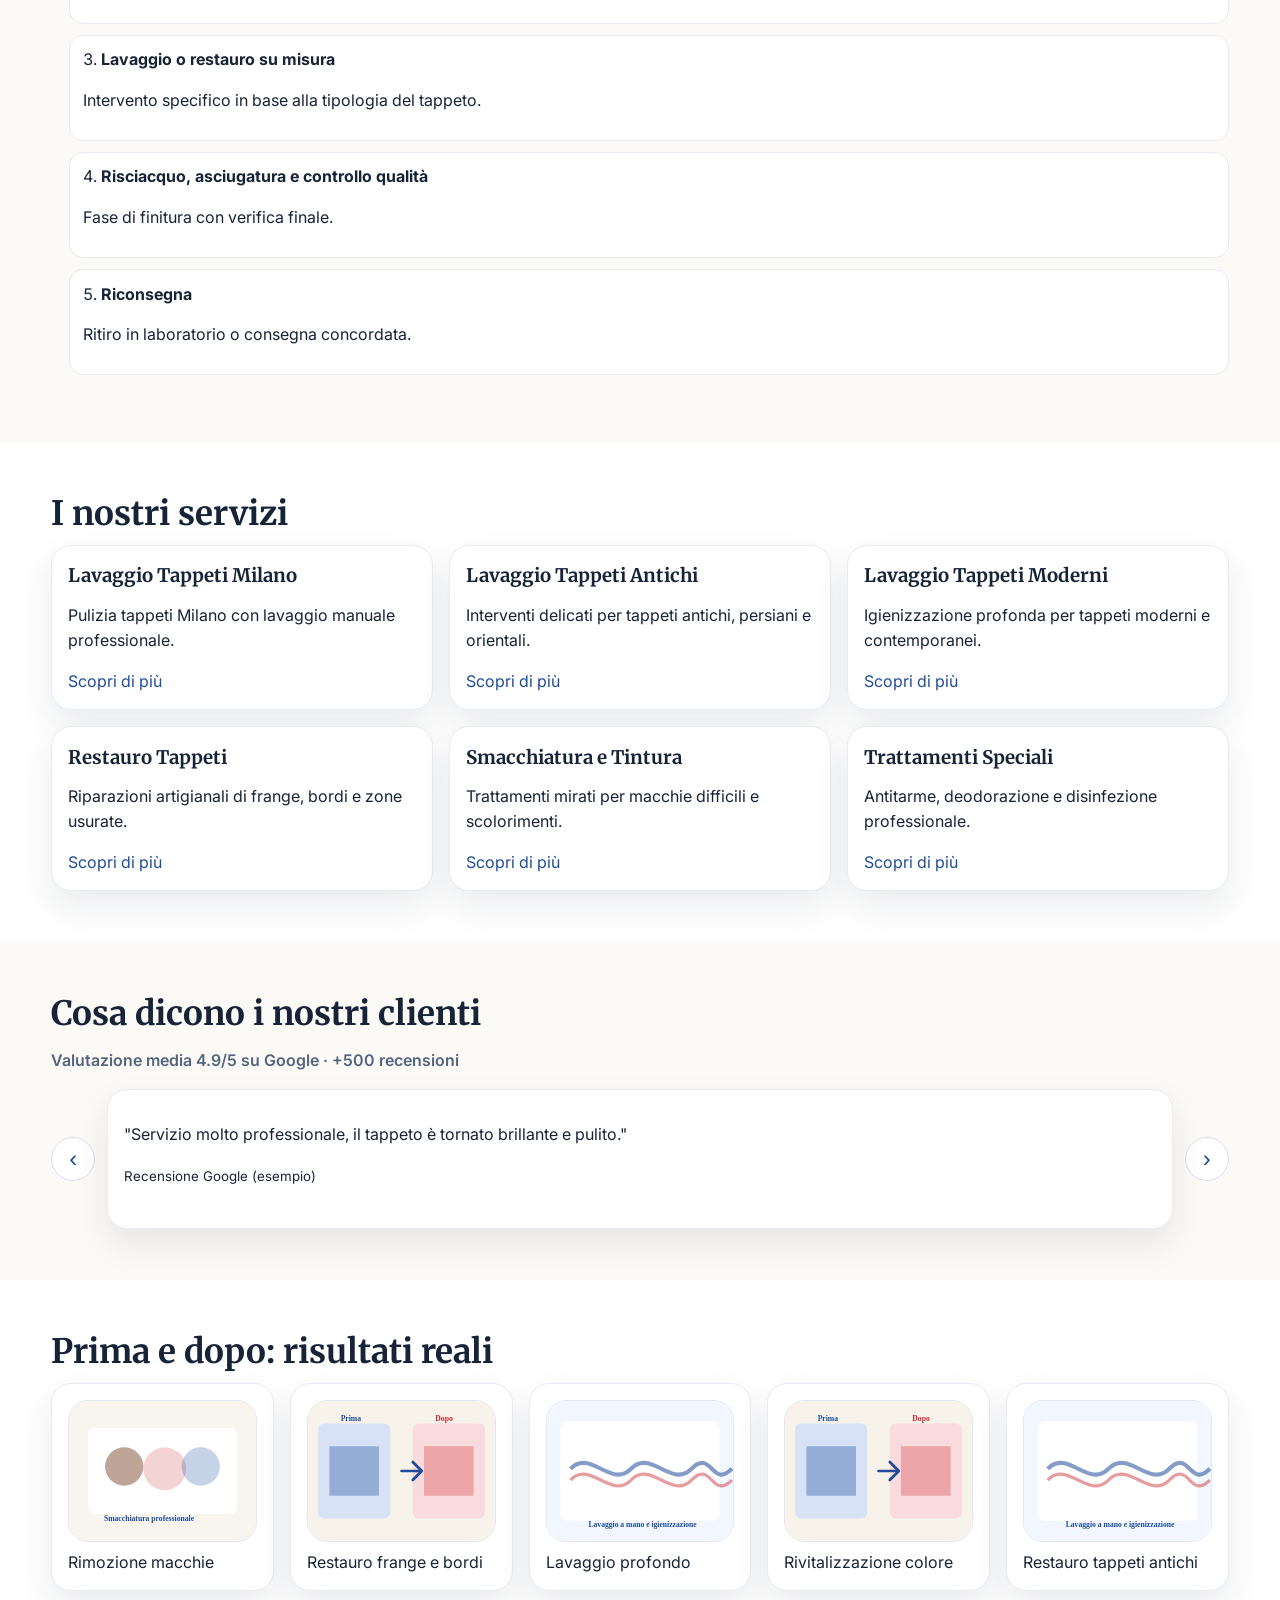
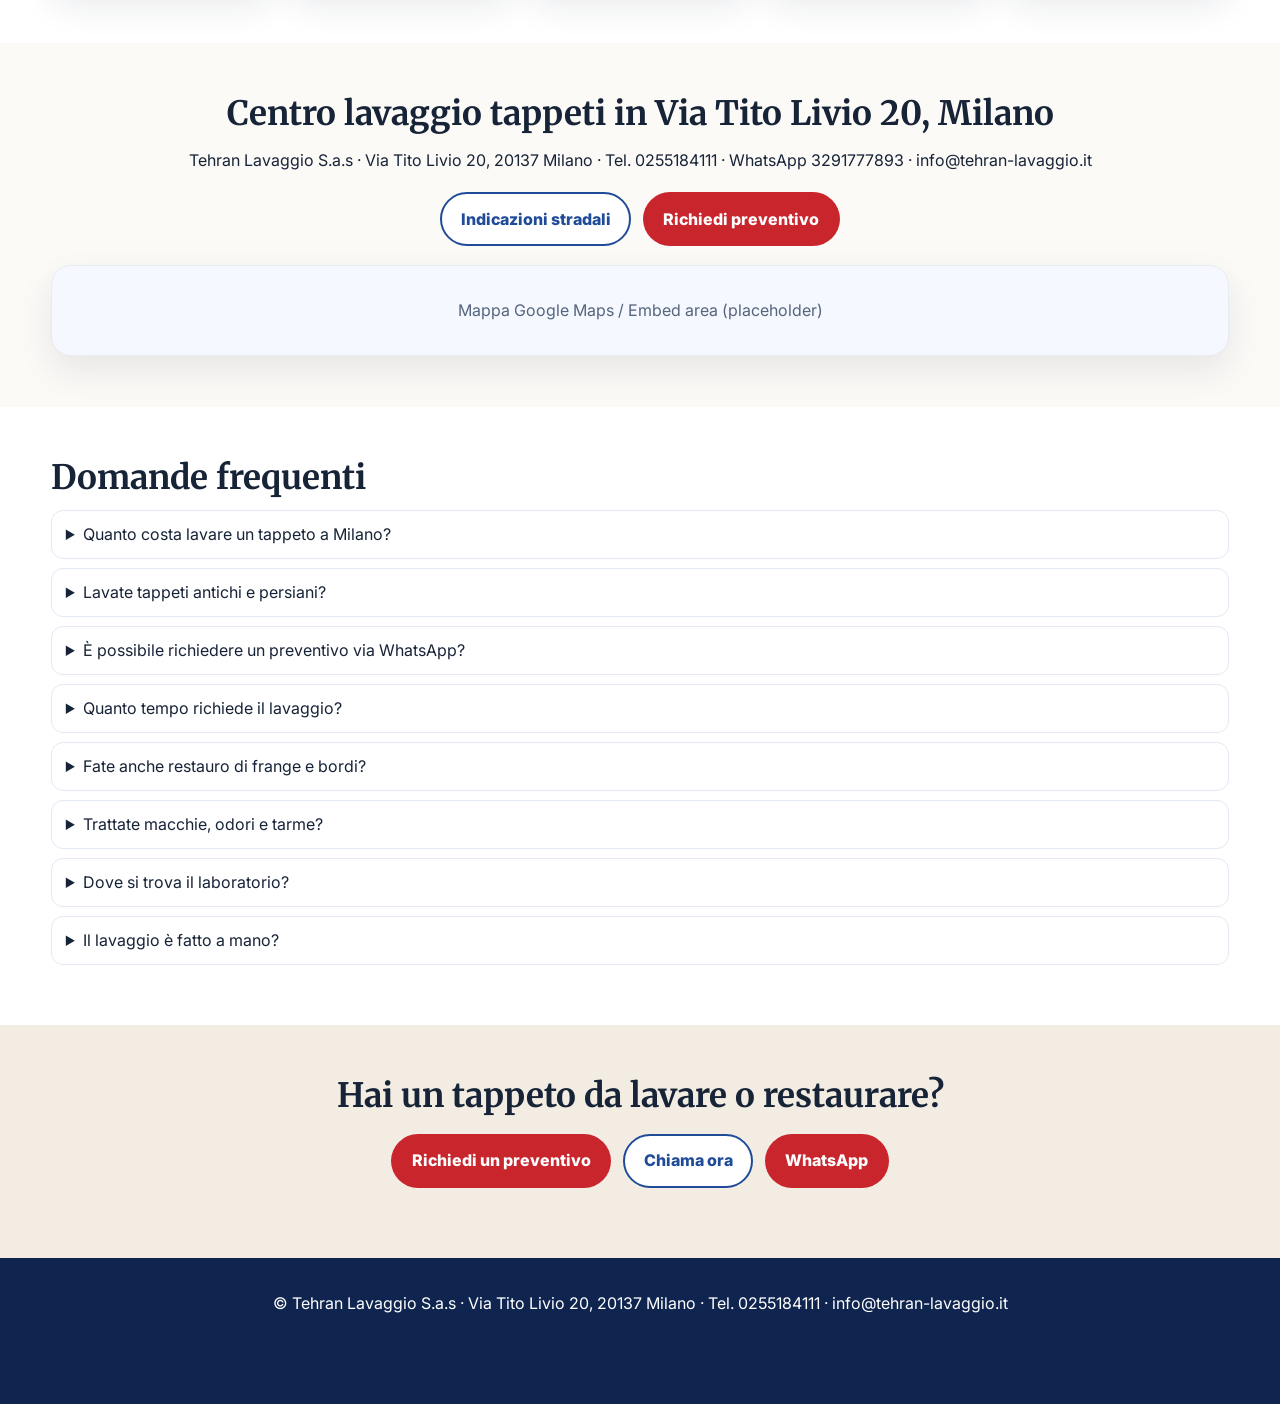
==== commit f3816e61: "Update index.html" ====
--- a/index.html
+++ b/index.html
@@ -171,7 +171,7 @@
       <h2>Centro lavaggio tappeti in Via Tito Livio 20, Milano</h2>
       <p>Tehran Lavaggio S.a.s · Via Tito Livio 20, 20137 Milano · Tel. 0255184111 · WhatsApp 3291777893 · info@tehran-lavaggio.it</p>
       <div class="cta-row center">
-        <a class="btn btn-outline" href="https://maps.google.com/?q=Via+Tito+Livio+20,+Milano">Indicazioni stradali</a>
+        <a class="btn btn-outline" href="https://maps.app.goo.gl/mi5mAVWDQbmLETbFA">Indicazioni stradali</a>
         <a class="btn btn-primary" href="contatti.html">Richiedi preventivo</a>
       </div>
       <div class="map-placeholder card">Mappa Google Maps / Embed area (placeholder)</div>
@@ -206,7 +206,7 @@
   <div class="mobile-bar">
     <a href="tel:+390255184111">Chiama</a>
     <a href="https://wa.me/393291777893">WhatsApp</a>
-    <a href="https://maps.google.com/?q=Via+Tito+Livio+20,+Milano">Indicazioni</a>
+    <a href="https://maps.app.goo.gl/mi5mAVWDQbmLETbFA">Indicazioni</a>
   </div>
 </body>
 </html>
--- a/styles.css
+++ b/styles.css
@@ -22,10 +22,8 @@
 .top-bar{background:var(--blue-dark);color:#fff;padding:.54rem 1rem;display:flex;gap:1rem;justify-content:center;flex-wrap:wrap;font-size:.92rem}
 .top-bar a{color:#fff;font-weight:700}
 .nav-wrap{display:flex;align-items:center;justify-content:space-between;padding:.85rem clamp(1rem,4vw,4rem);gap:1rem;max-width:1500px;margin:auto}
-.logo{display:flex;align-items:center;gap:.75rem;color:var(--blue-dark)}
-.logo-mark{width:48px;height:48px;border-radius:50%;display:grid;place-content:center;background:var(--red);color:#fff;font-weight:800;font-size:1.5rem}
-.logo strong{font-size:1.42rem}
-.logo small{display:block;color:var(--muted);font-size:1rem}
+.logo{display:flex;align-items:center;text-decoration:none;flex-shrink:0;color:var(--blue-dark)}
+.logo img{width:155px;max-width:155px;height:auto;display:block;object-fit:contain;border:none;border-radius:0;box-shadow:none;background:transparent}
 .main-nav{display:flex;gap:1.1rem;align-items:center}
 .main-nav a,.drop-btn{font-weight:700;color:var(--ink);font-size:1.02rem;background:none;border:0;cursor:pointer}
 .menu-dropdown{position:relative}
@@ -84,6 +82,7 @@
   .hero{grid-template-columns:1fr}
   .cards-3,.cards-2,.contact-grid,.gallery{grid-template-columns:1fr 1fr}
 }
+@media (max-width:768px){.logo img{width:155px;max-width:155px}}
 @media (max-width:700px){
   main section{padding:1.4rem 1rem}
   .cards-3,.cards-2,.contact-grid,.gallery{grid-template-columns:1fr}
